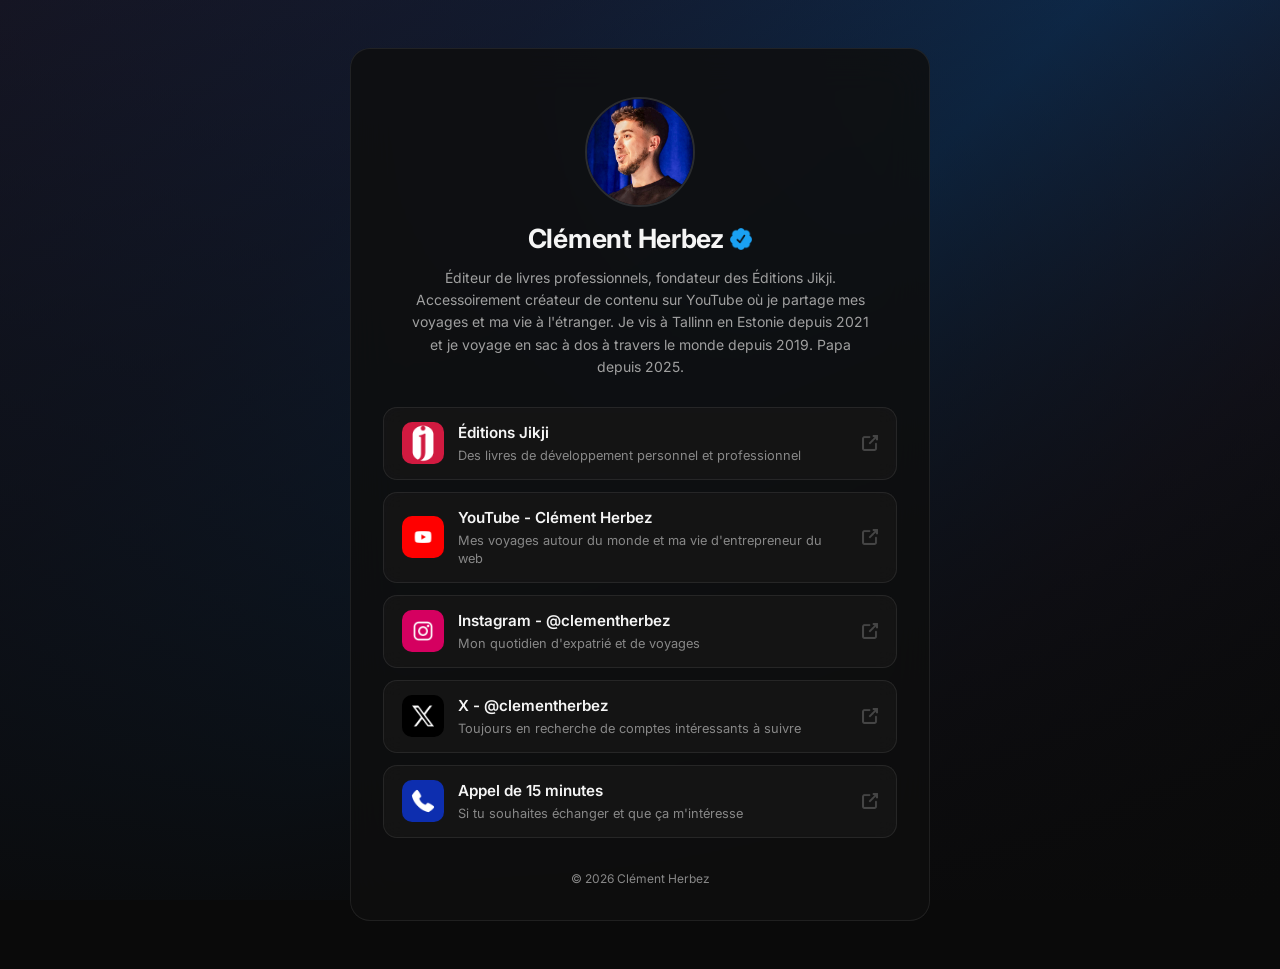
==== index.html @ 1d146580 "Initial commit: site vitrine clementherbez.com Landing page personal branding avec liens (Éditions J" ====
<!DOCTYPE html>
<html lang="fr">
<head>
  <meta charset="UTF-8">
  <meta name="viewport" content="width=device-width, initial-scale=1.0">

  <title>Clément Herbez | Éditeur de livres professionnels</title>
  <meta name="description" content="Clément Herbez, éditeur de livres professionnels et fondateur des Éditions Jikji. Créateur de contenu YouTube, voyageur et expatrié en Estonie.">
  <meta name="author" content="Clément Herbez">
  <meta name="robots" content="index, follow">
  <link rel="canonical" href="https://clementherbez.com/">

  <!-- Open Graph -->
  <meta property="og:type" content="website">
  <meta property="og:url" content="https://clementherbez.com/">
  <meta property="og:title" content="Clément Herbez | Éditeur de livres professionnels &amp; Fondateur des Éditions Jikji">
  <meta property="og:description" content="Clément Herbez, éditeur de livres professionnels et fondateur des Éditions Jikji. Créateur de contenu YouTube, voyageur et expatrié en Estonie.">
  <meta property="og:image" content="https://clementherbez.com/assets/profile.jpg">
  <meta property="og:locale" content="fr_FR">
  <meta property="og:site_name" content="Clément Herbez">

  <!-- Twitter Card -->
  <meta name="twitter:card" content="summary">
  <meta name="twitter:site" content="@clementherbez">
  <meta name="twitter:creator" content="@clementherbez">
  <meta name="twitter:title" content="Clément Herbez | Éditeur de livres professionnels &amp; Fondateur des Éditions Jikji">
  <meta name="twitter:description" content="Clément Herbez, éditeur de livres professionnels et fondateur des Éditions Jikji. Créateur de contenu YouTube, voyageur et expatrié en Estonie.">
  <meta name="twitter:image" content="https://clementherbez.com/assets/profile.jpg">

  <!-- Favicon -->
  <link rel="icon" type="image/png" href="assets/favicon.png">
  <link rel="apple-touch-icon" href="assets/favicon.png">

  <!-- Google Fonts -->
  <link rel="preconnect" href="https://fonts.googleapis.com">
  <link rel="preconnect" href="https://fonts.gstatic.com" crossorigin>
  <link href="https://fonts.googleapis.com/css2?family=Inter:wght@400;500;600;700&display=swap" rel="stylesheet">

  <link rel="stylesheet" href="styles.css">

  <!-- Schema.org JSON-LD : Person -->
  <script type="application/ld+json">
  {
    "@context": "https://schema.org",
    "@type": "Person",
    "name": "Clément Herbez",
    "url": "https://clementherbez.com",
    "image": "https://clementherbez.com/assets/profile.jpg",
    "jobTitle": "Éditeur de livres professionnels",
    "description": "Clément Herbez est éditeur de livres professionnels et fondateur des Éditions Jikji, maison d'édition spécialisée dans le développement personnel et professionnel. Créateur de contenu sur YouTube, il partage ses voyages autour du monde et sa vie d'entrepreneur du web. Expatrié à Tallinn en Estonie depuis 2021, il voyage en sac à dos à travers le monde depuis 2019.",
    "knowsLanguage": ["fr", "en"],
    "nationality": {
      "@type": "Country",
      "name": "France"
    },
    "address": {
      "@type": "PostalAddress",
      "addressLocality": "Tallinn",
      "addressCountry": "EE"
    },
    "worksFor": {
      "@type": "Organization",
      "name": "Éditions Jikji",
      "url": "https://www.jikji-editions.com",
      "logo": "https://clementherbez.com/assets/logo-jikji.png",
      "description": "Maison d'édition spécialisée dans les livres de développement personnel et professionnel.",
      "foundingDate": "2021",
      "founder": {
        "@type": "Person",
        "name": "Clément Herbez"
      }
    },
    "sameAs": [
      "https://www.youtube.com/@clementherbez",
      "https://www.instagram.com/clementherbez",
      "https://x.com/clementherbez",
      "https://www.jikji-editions.com"
    ]
  }
  </script>

  <!-- Schema.org JSON-LD : Organization (Éditions Jikji) -->
  <script type="application/ld+json">
  {
    "@context": "https://schema.org",
    "@type": "Organization",
    "name": "Éditions Jikji",
    "alternateName": "Jikji Editions",
    "url": "https://www.jikji-editions.com",
    "logo": "https://clementherbez.com/assets/logo-jikji.png",
    "description": "Maison d'édition fondée par Clément Herbez, spécialisée dans les livres de développement personnel et professionnel.",
    "founder": {
      "@type": "Person",
      "name": "Clément Herbez",
      "url": "https://clementherbez.com"
    },
    "foundingDate": "2021",
    "sameAs": [
      "https://www.jikji-editions.com"
    ]
  }
  </script>

  <!-- Schema.org JSON-LD : WebSite -->
  <script type="application/ld+json">
  {
    "@context": "https://schema.org",
    "@type": "WebSite",
    "name": "Clément Herbez",
    "url": "https://clementherbez.com",
    "description": "Site officiel de Clément Herbez, éditeur de livres professionnels et fondateur des Éditions Jikji.",
    "inLanguage": "fr"
  }
  </script>
</head>
<body>
  <main class="container">
    <div class="card">
      <header class="profile">
        <img
          class="profile-photo"
          src="assets/profile.jpg"
          alt="Clément Herbez"
          width="100"
          height="100"
        >
        <div class="profile-name">
          <h1>Clément Herbez</h1>
          <img
            class="verified-badge"
            src="assets/verified.png"
            alt="Compte vérifié"
            width="22"
            height="22"
          >
        </div>
        <p class="profile-bio">
          Éditeur de livres professionnels, fondateur des Éditions Jikji.
          Accessoirement créateur de contenu sur YouTube où je partage mes voyages et ma vie à l'étranger.
          Je vis à Tallinn en Estonie depuis 2021 et je voyage en sac à dos à travers le monde depuis 2019.
          Papa depuis 2025.
        </p>
      </header>

      <nav class="links" aria-label="Liens principaux">
        <a href="https://www.jikji-editions.com/" class="link-button" target="_blank" rel="noopener noreferrer">
          <img class="link-icon" src="assets/logo-jikji.png" alt="" width="42" height="42">
          <div class="link-text">
            <span class="link-title">Éditions Jikji</span>
            <span class="link-description">Des livres de développement personnel et professionnel</span>
          </div>
          <img class="link-external" src="assets/icon-link.png" alt="" width="16" height="16">
        </a>

        <a href="https://www.youtube.com/@clementherbez" class="link-button" target="_blank" rel="noopener noreferrer">
          <img class="link-icon" src="assets/logo-youtube.png" alt="" width="42" height="42">
          <div class="link-text">
            <span class="link-title">YouTube - Clément Herbez</span>
            <span class="link-description">Mes voyages autour du monde et ma vie d'entrepreneur du web</span>
          </div>
          <img class="link-external" src="assets/icon-link.png" alt="" width="16" height="16">
        </a>

        <a href="https://www.instagram.com/clementherbez" class="link-button" target="_blank" rel="noopener noreferrer">
          <img class="link-icon" src="assets/logo-instagram.png" alt="" width="42" height="42">
          <div class="link-text">
            <span class="link-title">Instagram - @clementherbez</span>
            <span class="link-description">Mon quotidien d'expatrié et de voyages</span>
          </div>
          <img class="link-external" src="assets/icon-link.png" alt="" width="16" height="16">
        </a>

        <a href="https://x.com/clementherbez" class="link-button" target="_blank" rel="noopener noreferrer">
          <img class="link-icon" src="assets/logo-x.png" alt="" width="42" height="42">
          <div class="link-text">
            <span class="link-title">X - @clementherbez</span>
            <span class="link-description">Toujours en recherche de comptes intéressants à suivre</span>
          </div>
          <img class="link-external" src="assets/icon-link.png" alt="" width="16" height="16">
        </a>

        <a href="https://cal.com/herbez/15min" class="link-button" target="_blank" rel="noopener noreferrer">
          <img class="link-icon" src="assets/logo-appel.png" alt="" width="42" height="42">
          <div class="link-text">
            <span class="link-title">Appel de 15 minutes</span>
            <span class="link-description">Si tu souhaites échanger et que ça m'intéresse</span>
          </div>
          <img class="link-external" src="assets/icon-link.png" alt="" width="16" height="16">
        </a>
      </nav>

      <footer class="site-footer">
        <p>&copy; 2026 Clément Herbez</p>
      </footer>
    </div>
  </main>

  <script src="script.js"></script>
</body>
</html>
---- styles.css ----
/* ===== Variables ===== */
:root {
  --bg-primary: #0a0a0a;
  --bg-card: rgba(15, 15, 15, 0.85);
  --bg-button: rgba(26, 26, 26, 0.6);
  --border-subtle: rgba(255, 255, 255, 0.08);
  --border-hover: rgba(255, 255, 255, 0.18);
  --text-primary: #f5f5f5;
  --text-secondary: #a0a0a0;
  --text-muted: #888;
  --radius-card: 20px;
  --radius-button: 14px;
  --radius-icon: 10px;
  --transition: 200ms ease;
}

/* ===== Reset ===== */
*, *::before, *::after {
  margin: 0;
  padding: 0;
  box-sizing: border-box;
}

/* ===== Base ===== */
html {
  font-size: 16px;
  -webkit-text-size-adjust: 100%;
}

body {
  font-family: 'Inter', -apple-system, BlinkMacSystemFont, 'Segoe UI', sans-serif;
  background-color: var(--bg-primary);
  color: var(--text-primary);
  min-height: 100vh;
  line-height: 1.5;
  -webkit-font-smoothing: antialiased;
  -moz-osx-font-smoothing: grayscale;
}

/* ===== Background ===== */
body::before {
  content: '';
  position: fixed;
  inset: 0;
  background:
    linear-gradient(
      180deg,
      rgba(10, 10, 10, 0.3) 0%,
      rgba(10, 10, 10, 0.6) 40%,
      rgba(10, 10, 10, 0.95) 100%
    ),
    linear-gradient(
      135deg,
      #1a1a2e 0%,
      #16213e 25%,
      #0f3460 50%,
      #1a1a2e 75%,
      #0a0a0a 100%
    );
  z-index: -1;
}

/* ===== Layout ===== */
.container {
  display: flex;
  justify-content: center;
  align-items: flex-start;
  min-height: 100vh;
  padding: 2rem 1rem;
}

.card {
  width: 100%;
  max-width: 580px;
  background: var(--bg-card);
  backdrop-filter: blur(20px);
  -webkit-backdrop-filter: blur(20px);
  border-radius: var(--radius-card);
  border: 1px solid var(--border-subtle);
  padding: 2.5rem 1.5rem 1.5rem;
}

/* ===== Profile ===== */
.profile {
  display: flex;
  flex-direction: column;
  align-items: center;
  text-align: center;
  margin-bottom: 1.75rem;
}

.profile-photo {
  width: 100px;
  height: 100px;
  border-radius: 50%;
  object-fit: cover;
  border: 2px solid rgba(255, 255, 255, 0.12);
  margin-bottom: 1rem;
}

.profile-name {
  display: flex;
  align-items: center;
  gap: 0.4rem;
  margin-bottom: 0.75rem;
}

.profile-name h1 {
  font-size: 1.5rem;
  font-weight: 700;
  letter-spacing: -0.01em;
  line-height: 1.2;
}

.verified-badge {
  width: 22px;
  height: 22px;
  flex-shrink: 0;
}

.profile-bio {
  font-size: 0.85rem;
  color: var(--text-secondary);
  line-height: 1.6;
  max-width: 460px;
}

/* ===== Links ===== */
.links {
  display: flex;
  flex-direction: column;
  gap: 0.75rem;
  margin-bottom: 1.5rem;
}

.link-button {
  display: flex;
  align-items: center;
  gap: 0.875rem;
  padding: 0.875rem 1.125rem;
  background: var(--bg-button);
  backdrop-filter: blur(10px);
  -webkit-backdrop-filter: blur(10px);
  border: 1px solid var(--border-subtle);
  border-radius: var(--radius-button);
  text-decoration: none;
  color: var(--text-primary);
  transition:
    transform var(--transition),
    border-color var(--transition),
    box-shadow var(--transition);
  cursor: pointer;
}

.link-button:hover {
  transform: translateY(-2px);
  border-color: var(--border-hover);
  box-shadow: 0 4px 20px rgba(0, 0, 0, 0.3);
}

.link-button:focus-visible {
  outline: 2px solid #4a9eff;
  outline-offset: 2px;
}

.link-button:active {
  transform: translateY(0);
}

.link-icon {
  width: 42px;
  height: 42px;
  border-radius: var(--radius-icon);
  object-fit: cover;
  flex-shrink: 0;
}

.link-external {
  width: 16px;
  height: 16px;
  flex-shrink: 0;
  margin-left: auto;
  opacity: 0.4;
  filter: brightness(2);
}

.link-text {
  display: flex;
  flex-direction: column;
  gap: 0.15rem;
  min-width: 0;
}

.link-title {
  font-size: 0.95rem;
  font-weight: 600;
  white-space: nowrap;
  overflow: hidden;
  text-overflow: ellipsis;
}

.link-description {
  font-size: 0.8rem;
  color: var(--text-muted);
  line-height: 1.4;
}

/* ===== Footer ===== */
.site-footer {
  text-align: center;
  padding-top: 0.5rem;
}

.site-footer p {
  font-size: 0.75rem;
  color: var(--text-muted);
}

/* ===== Animations ===== */
.profile,
.link-button {
  opacity: 0;
  transform: translateY(10px);
}

.animate-in {
  animation: fadeSlideIn 0.5s ease forwards;
}

@keyframes fadeSlideIn {
  to {
    opacity: 1;
    transform: translateY(0);
  }
}

/* ===== Reduced Motion ===== */
@media (prefers-reduced-motion: reduce) {
  .profile,
  .link-button {
    opacity: 1;
    transform: none;
  }

  .link-button:hover {
    transform: none;
  }

  .animate-in {
    animation: none;
    opacity: 1;
    transform: none;
  }
}

/* ===== Responsive ===== */
@media (min-width: 768px) {
  .container {
    align-items: center;
    padding: 3rem 1.5rem;
  }

  .card {
    padding: 3rem 2rem 2rem;
  }

  .profile-photo {
    width: 110px;
    height: 110px;
  }

  .profile-name h1 {
    font-size: 1.65rem;
  }

  .profile-bio {
    font-size: 0.875rem;
  }
}
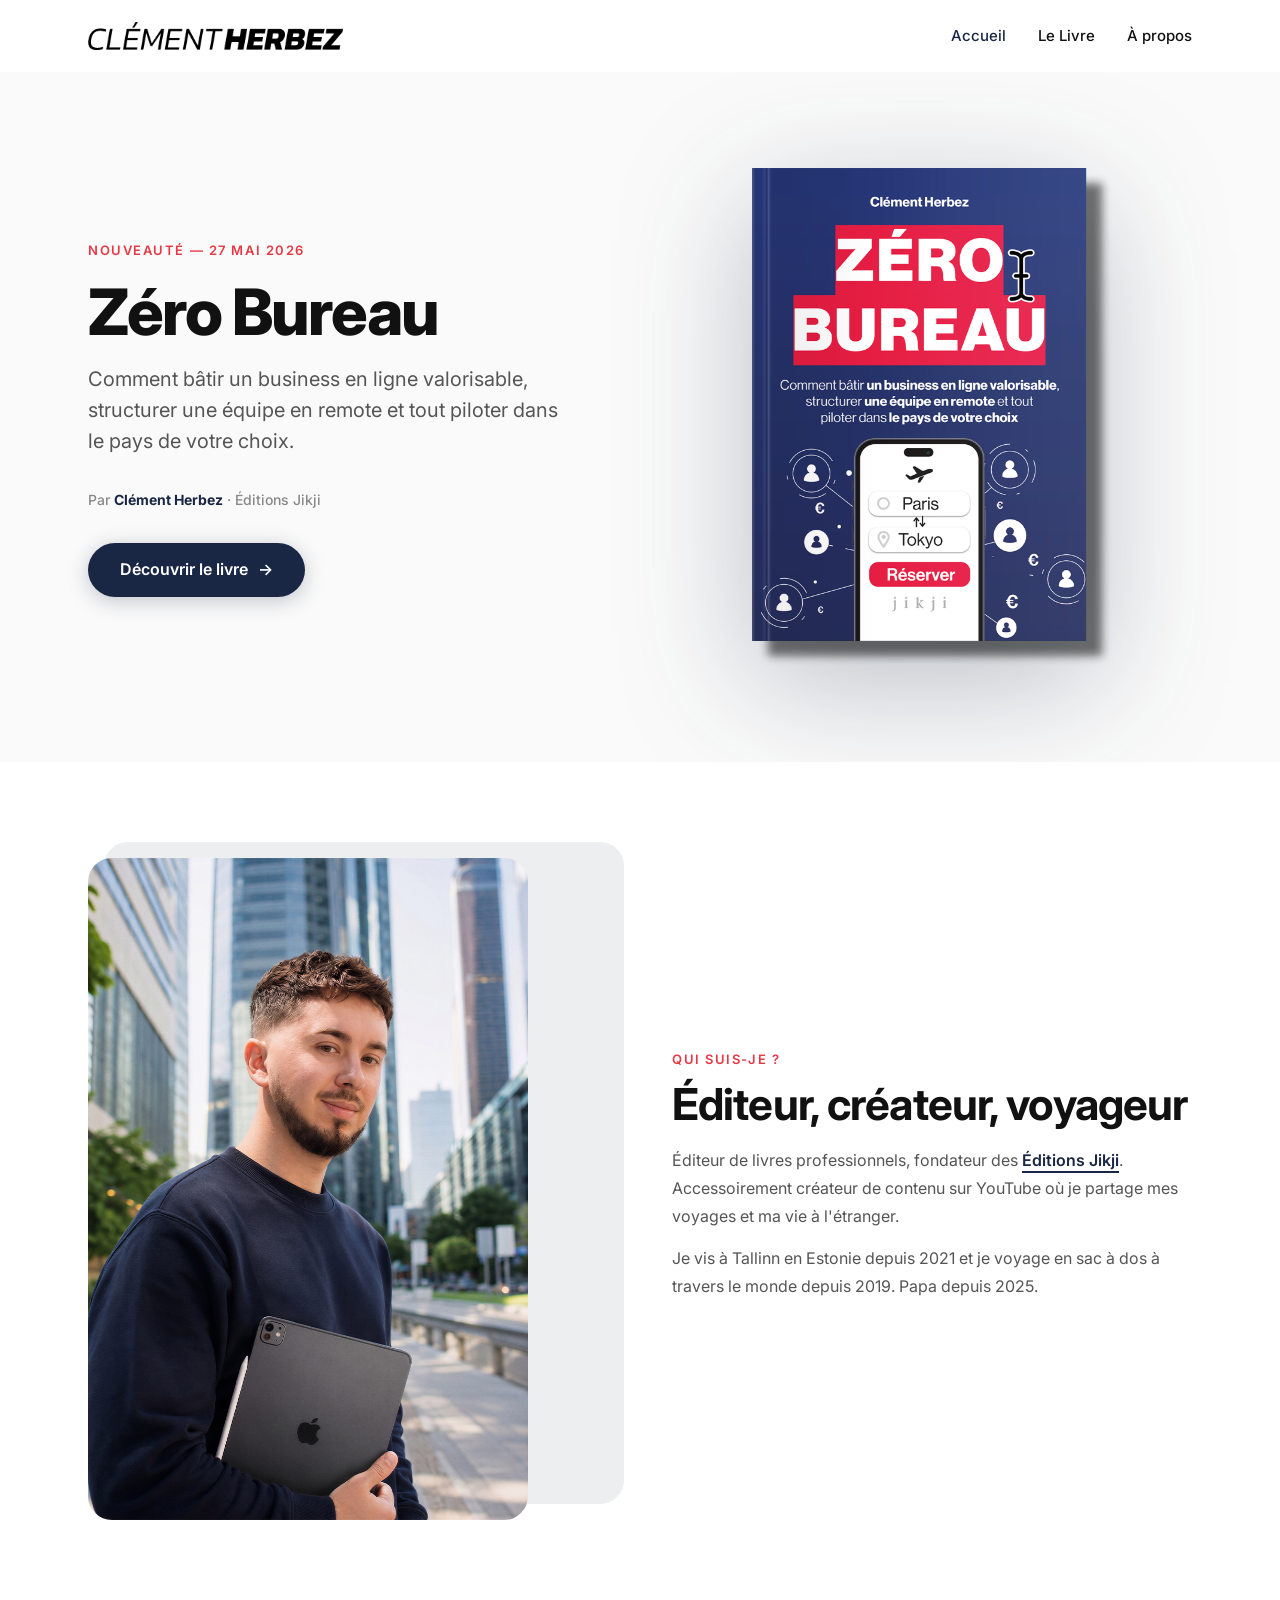
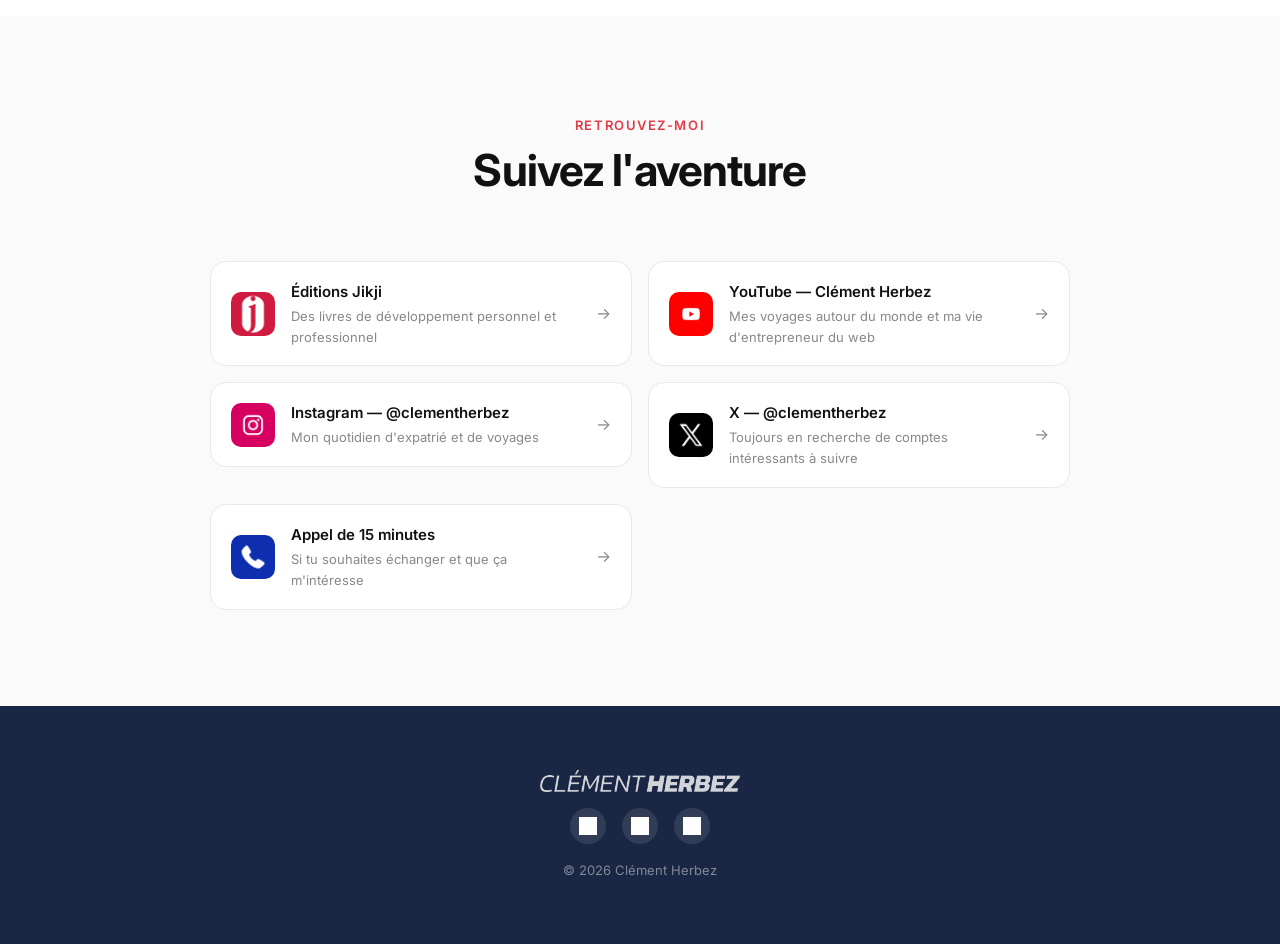
==== commit 9fd8496f: "Refonte complète : homepage livre + page de vente Zéro Bureau Passage du dark Linktree au thème clai" ====
--- a/index.html
+++ b/index.html
@@ -5,7 +5,7 @@
   <meta name="viewport" content="width=device-width, initial-scale=1.0">
 
   <title>Clément Herbez | Éditeur de livres professionnels</title>
-  <meta name="description" content="Clément Herbez, éditeur de livres professionnels et fondateur des Éditions Jikji. Créateur de contenu YouTube, voyageur et expatrié en Estonie.">
+  <meta name="description" content="Clément Herbez, éditeur de livres professionnels et fondateur des Éditions Jikji. Auteur de Zéro Bureau, disponible le 27 mai 2026.">
   <meta name="author" content="Clément Herbez">
   <meta name="robots" content="index, follow">
   <link rel="canonical" href="https://clementherbez.com/">
@@ -13,8 +13,8 @@
   <!-- Open Graph -->
   <meta property="og:type" content="website">
   <meta property="og:url" content="https://clementherbez.com/">
-  <meta property="og:title" content="Clément Herbez | Éditeur de livres professionnels &amp; Fondateur des Éditions Jikji">
-  <meta property="og:description" content="Clément Herbez, éditeur de livres professionnels et fondateur des Éditions Jikji. Créateur de contenu YouTube, voyageur et expatrié en Estonie.">
+  <meta property="og:title" content="Clément Herbez | Éditeur de livres professionnels">
+  <meta property="og:description" content="Clément Herbez, éditeur de livres professionnels et fondateur des Éditions Jikji. Auteur de Zéro Bureau.">
   <meta property="og:image" content="https://clementherbez.com/assets/profile.jpg">
   <meta property="og:locale" content="fr_FR">
   <meta property="og:site_name" content="Clément Herbez">
@@ -23,8 +23,8 @@
   <meta name="twitter:card" content="summary">
   <meta name="twitter:site" content="@clementherbez">
   <meta name="twitter:creator" content="@clementherbez">
-  <meta name="twitter:title" content="Clément Herbez | Éditeur de livres professionnels &amp; Fondateur des Éditions Jikji">
-  <meta name="twitter:description" content="Clément Herbez, éditeur de livres professionnels et fondateur des Éditions Jikji. Créateur de contenu YouTube, voyageur et expatrié en Estonie.">
+  <meta name="twitter:title" content="Clément Herbez | Éditeur de livres professionnels">
+  <meta name="twitter:description" content="Clément Herbez, éditeur de livres professionnels et fondateur des Éditions Jikji. Auteur de Zéro Bureau.">
   <meta name="twitter:image" content="https://clementherbez.com/assets/profile.jpg">
 
   <!-- Favicon -->
@@ -34,7 +34,7 @@
   <!-- Google Fonts -->
   <link rel="preconnect" href="https://fonts.googleapis.com">
   <link rel="preconnect" href="https://fonts.gstatic.com" crossorigin>
-  <link href="https://fonts.googleapis.com/css2?family=Inter:wght@400;500;600;700&display=swap" rel="stylesheet">
+  <link href="https://fonts.googleapis.com/css2?family=Inter:wght@400;500;600;700;800&display=swap" rel="stylesheet">
 
   <link rel="stylesheet" href="styles.css">
 
@@ -49,26 +49,12 @@
     "jobTitle": "Éditeur de livres professionnels",
     "description": "Clément Herbez est éditeur de livres professionnels et fondateur des Éditions Jikji, maison d'édition spécialisée dans le développement personnel et professionnel. Créateur de contenu sur YouTube, il partage ses voyages autour du monde et sa vie d'entrepreneur du web. Expatrié à Tallinn en Estonie depuis 2021, il voyage en sac à dos à travers le monde depuis 2019.",
     "knowsLanguage": ["fr", "en"],
-    "nationality": {
-      "@type": "Country",
-      "name": "France"
-    },
-    "address": {
-      "@type": "PostalAddress",
-      "addressLocality": "Tallinn",
-      "addressCountry": "EE"
-    },
+    "nationality": { "@type": "Country", "name": "France" },
+    "address": { "@type": "PostalAddress", "addressLocality": "Tallinn", "addressCountry": "EE" },
     "worksFor": {
       "@type": "Organization",
       "name": "Éditions Jikji",
-      "url": "https://www.jikji-editions.com",
-      "logo": "https://clementherbez.com/assets/logo-jikji.png",
-      "description": "Maison d'édition spécialisée dans les livres de développement personnel et professionnel.",
-      "foundingDate": "2021",
-      "founder": {
-        "@type": "Person",
-        "name": "Clément Herbez"
-      }
+      "url": "https://www.jikji-editions.com"
     },
     "sameAs": [
       "https://www.youtube.com/@clementherbez",
@@ -79,7 +65,7 @@
   }
   </script>
 
-  <!-- Schema.org JSON-LD : Organization (Éditions Jikji) -->
+  <!-- Schema.org JSON-LD : Organization -->
   <script type="application/ld+json">
   {
     "@context": "https://schema.org",
@@ -89,15 +75,7 @@
     "url": "https://www.jikji-editions.com",
     "logo": "https://clementherbez.com/assets/logo-jikji.png",
     "description": "Maison d'édition fondée par Clément Herbez, spécialisée dans les livres de développement personnel et professionnel.",
-    "founder": {
-      "@type": "Person",
-      "name": "Clément Herbez",
-      "url": "https://clementherbez.com"
-    },
-    "foundingDate": "2021",
-    "sameAs": [
-      "https://www.jikji-editions.com"
-    ]
+    "founder": { "@type": "Person", "name": "Clément Herbez", "url": "https://clementherbez.com" }
   }
   </script>
 
@@ -112,88 +90,180 @@
     "inLanguage": "fr"
   }
   </script>
+
+  <!-- Schema.org JSON-LD : Book -->
+  <script type="application/ld+json">
+  {
+    "@context": "https://schema.org",
+    "@type": "Book",
+    "name": "Zéro Bureau",
+    "author": { "@type": "Person", "name": "Clément Herbez", "url": "https://clementherbez.com" },
+    "publisher": { "@type": "Organization", "name": "Éditions Jikji", "url": "https://www.jikji-editions.com" },
+    "datePublished": "2026-05-27",
+    "inLanguage": "fr",
+    "isbn": "9789908844091",
+    "image": "https://clementherbez.com/assets/zero_bureau.png",
+    "url": "https://clementherbez.com/livre.html"
+  }
+  </script>
 </head>
 <body>
-  <main class="container">
-    <div class="card">
-      <header class="profile">
-        <img
-          class="profile-photo"
-          src="assets/profile.jpg"
-          alt="Clément Herbez"
-          width="100"
-          height="100"
-        >
-        <div class="profile-name">
-          <h1>Clément Herbez</h1>
-          <img
-            class="verified-badge"
-            src="assets/verified.png"
-            alt="Compte vérifié"
-            width="22"
-            height="22"
-          >
+
+  <!-- Navigation -->
+  <header class="nav" role="banner">
+    <div class="nav__inner">
+      <a href="index.html" class="nav__logo" aria-label="Clément Herbez — Accueil">
+        <img src="assets/logo-clement-herbez.png" alt="Clément Herbez" height="28" width="256">
+      </a>
+      <nav aria-label="Navigation principale">
+        <ul class="nav__links">
+          <li><a href="index.html">Accueil</a></li>
+          <li><a href="livre.html">Le Livre</a></li>
+          <li><a href="#about">À propos</a></li>
+        </ul>
+      </nav>
+      <button class="nav__hamburger" aria-label="Ouvrir le menu" aria-expanded="false">
+        <span></span><span></span><span></span>
+      </button>
+    </div>
+  </header>
+
+  <main>
+
+    <!-- Hero -->
+    <section class="hero section--large" aria-label="Présentation">
+      <div class="container">
+        <div class="hero__inner">
+          <div class="hero__content reveal">
+            <span class="hero__label">Nouveauté — 27 mai 2026</span>
+            <h1 class="hero__title">Zéro Bureau</h1>
+            <p class="hero__subtitle">Comment bâtir un business en ligne valorisable, structurer une équipe en remote et tout piloter dans le pays de votre choix.</p>
+            <p class="hero__meta">Par <strong>Clément Herbez</strong> · Éditions Jikji</p>
+            <a href="livre.html" class="hero__cta">
+              Découvrir le livre <span class="hero__cta-arrow" aria-hidden="true">→</span>
+            </a>
+          </div>
+          <div class="hero__book reveal">
+            <img
+              class="hero__book-img"
+              src="assets/zero_bureau.png"
+              alt="Couverture du livre Zéro Bureau de Clément Herbez"
+              width="1204"
+              height="1666"
+              loading="eager"
+              fetchpriority="high"
+            >
+          </div>
         </div>
-        <p class="profile-bio">
-          Éditeur de livres professionnels, fondateur des Éditions Jikji.
-          Accessoirement créateur de contenu sur YouTube où je partage mes voyages et ma vie à l'étranger.
-          Je vis à Tallinn en Estonie depuis 2021 et je voyage en sac à dos à travers le monde depuis 2019.
-          Papa depuis 2025.
-        </p>
-      </header>
-
-      <nav class="links" aria-label="Liens principaux">
-        <a href="https://www.jikji-editions.com/" class="link-button" target="_blank" rel="noopener noreferrer">
-          <img class="link-icon" src="assets/logo-jikji.png" alt="" width="42" height="42">
-          <div class="link-text">
-            <span class="link-title">Éditions Jikji</span>
-            <span class="link-description">Des livres de développement personnel et professionnel</span>
-          </div>
-          <img class="link-external" src="assets/icon-link.png" alt="" width="16" height="16">
+      </div>
+    </section>
+
+    <!-- Qui suis-je -->
+    <section class="about section" id="about" aria-label="À propos de Clément Herbez">
+      <div class="container">
+        <div class="about__inner">
+          <div class="about__photo-wrap reveal">
+            <img
+              class="about__photo"
+              src="assets/clement_herbez.jpg"
+              alt="Clément Herbez, éditeur de livres professionnels"
+              width="840"
+              height="1264"
+              loading="lazy"
+            >
+          </div>
+          <div class="about__content reveal">
+            <span class="section-label">Qui suis-je ?</span>
+            <h2 class="about__title">Éditeur, créateur, voyageur</h2>
+            <div class="about__bio">
+              <p>Éditeur de livres professionnels, fondateur des <a href="https://www.jikji-editions.com/" class="about__link" target="_blank" rel="noopener noreferrer">Éditions Jikji</a>. Accessoirement créateur de contenu sur YouTube où je partage mes voyages et ma vie à l'étranger.</p>
+              <p>Je vis à Tallinn en Estonie depuis 2021 et je voyage en sac à dos à travers le monde depuis 2019. Papa depuis 2025.</p>
+            </div>
+          </div>
+        </div>
+      </div>
+    </section>
+
+    <!-- Retrouvez-moi -->
+    <section class="links-section section" aria-label="Liens et réseaux">
+      <div class="container">
+        <div class="links-section__header reveal">
+          <span class="section-label">Retrouvez-moi</span>
+          <h2>Suivez l'aventure</h2>
+        </div>
+        <ul class="links-grid reveal-stagger" role="list">
+          <li>
+            <a href="https://www.jikji-editions.com/" class="link-card" target="_blank" rel="noopener noreferrer">
+              <img class="link-card__icon" src="assets/logo-jikji.png" alt="" width="44" height="44">
+              <div class="link-card__text">
+                <span class="link-card__title">Éditions Jikji</span>
+                <span class="link-card__desc">Des livres de développement personnel et professionnel</span>
+              </div>
+              <span class="link-card__arrow" aria-hidden="true">→</span>
+            </a>
+          </li>
+          <li>
+            <a href="https://www.youtube.com/@clementherbez" class="link-card" target="_blank" rel="noopener noreferrer">
+              <img class="link-card__icon" src="assets/logo-youtube.png" alt="" width="44" height="44">
+              <div class="link-card__text">
+                <span class="link-card__title">YouTube — Clément Herbez</span>
+                <span class="link-card__desc">Mes voyages autour du monde et ma vie d'entrepreneur du web</span>
+              </div>
+              <span class="link-card__arrow" aria-hidden="true">→</span>
+            </a>
+          </li>
+          <li>
+            <a href="https://www.instagram.com/clementherbez" class="link-card" target="_blank" rel="noopener noreferrer">
+              <img class="link-card__icon" src="assets/logo-instagram.png" alt="" width="44" height="44">
+              <div class="link-card__text">
+                <span class="link-card__title">Instagram — @clementherbez</span>
+                <span class="link-card__desc">Mon quotidien d'expatrié et de voyages</span>
+              </div>
+              <span class="link-card__arrow" aria-hidden="true">→</span>
+            </a>
+          </li>
+          <li>
+            <a href="https://x.com/clementherbez" class="link-card" target="_blank" rel="noopener noreferrer">
+              <img class="link-card__icon" src="assets/logo-x.png" alt="" width="44" height="44">
+              <div class="link-card__text">
+                <span class="link-card__title">X — @clementherbez</span>
+                <span class="link-card__desc">Toujours en recherche de comptes intéressants à suivre</span>
+              </div>
+              <span class="link-card__arrow" aria-hidden="true">→</span>
+            </a>
+          </li>
+          <li>
+            <a href="https://cal.com/herbez/15min" class="link-card" target="_blank" rel="noopener noreferrer">
+              <img class="link-card__icon" src="assets/logo-appel.png" alt="" width="44" height="44">
+              <div class="link-card__text">
+                <span class="link-card__title">Appel de 15 minutes</span>
+                <span class="link-card__desc">Si tu souhaites échanger et que ça m'intéresse</span>
+              </div>
+              <span class="link-card__arrow" aria-hidden="true">→</span>
+            </a>
+          </li>
+        </ul>
+      </div>
+    </section>
+
+  </main>
+
+  <!-- Footer -->
+  <footer class="site-footer" role="contentinfo">
+    <div class="container">
+      <div class="site-footer__inner">
+        <a href="index.html" class="site-footer__logo" aria-label="Clément Herbez — Accueil">
+          <img src="assets/logo-clement-herbez.png" alt="Clément Herbez" height="22" width="200">
         </a>
-
-        <a href="https://www.youtube.com/@clementherbez" class="link-button" target="_blank" rel="noopener noreferrer">
-          <img class="link-icon" src="assets/logo-youtube.png" alt="" width="42" height="42">
-          <div class="link-text">
-            <span class="link-title">YouTube - Clément Herbez</span>
-            <span class="link-description">Mes voyages autour du monde et ma vie d'entrepreneur du web</span>
-          </div>
-          <img class="link-external" src="assets/icon-link.png" alt="" width="16" height="16">
-        </a>
-
-        <a href="https://www.instagram.com/clementherbez" class="link-button" target="_blank" rel="noopener noreferrer">
-          <img class="link-icon" src="assets/logo-instagram.png" alt="" width="42" height="42">
-          <div class="link-text">
-            <span class="link-title">Instagram - @clementherbez</span>
-            <span class="link-description">Mon quotidien d'expatrié et de voyages</span>
-          </div>
-          <img class="link-external" src="assets/icon-link.png" alt="" width="16" height="16">
-        </a>
-
-        <a href="https://x.com/clementherbez" class="link-button" target="_blank" rel="noopener noreferrer">
-          <img class="link-icon" src="assets/logo-x.png" alt="" width="42" height="42">
-          <div class="link-text">
-            <span class="link-title">X - @clementherbez</span>
-            <span class="link-description">Toujours en recherche de comptes intéressants à suivre</span>
-          </div>
-          <img class="link-external" src="assets/icon-link.png" alt="" width="16" height="16">
-        </a>
-
-        <a href="https://cal.com/herbez/15min" class="link-button" target="_blank" rel="noopener noreferrer">
-          <img class="link-icon" src="assets/logo-appel.png" alt="" width="42" height="42">
-          <div class="link-text">
-            <span class="link-title">Appel de 15 minutes</span>
-            <span class="link-description">Si tu souhaites échanger et que ça m'intéresse</span>
-          </div>
-          <img class="link-external" src="assets/icon-link.png" alt="" width="16" height="16">
-        </a>
-      </nav>
-
-      <footer class="site-footer">
-        <p>&copy; 2026 Clément Herbez</p>
-      </footer>
+        <ul class="site-footer__social" aria-label="Réseaux sociaux">
+          <li><a href="https://www.youtube.com/@clementherbez" target="_blank" rel="noopener noreferrer" aria-label="YouTube"><img src="assets/logo-youtube.png" alt="" width="18" height="18"></a></li>
+          <li><a href="https://www.instagram.com/clementherbez" target="_blank" rel="noopener noreferrer" aria-label="Instagram"><img src="assets/logo-instagram.png" alt="" width="18" height="18"></a></li>
+          <li><a href="https://x.com/clementherbez" target="_blank" rel="noopener noreferrer" aria-label="X / Twitter"><img src="assets/logo-x.png" alt="" width="18" height="18"></a></li>
+        </ul>
+        <p class="site-footer__copy">&copy; 2026 Clément Herbez</p>
+      </div>
     </div>
-  </main>
+  </footer>
 
   <script src="script.js"></script>
 </body>
--- a/styles.css
+++ b/styles.css
@@ -1,17 +1,36 @@
 /* ===== Variables ===== */
 :root {
-  --bg-primary: #0a0a0a;
-  --bg-card: rgba(15, 15, 15, 0.85);
-  --bg-button: rgba(26, 26, 26, 0.6);
-  --border-subtle: rgba(255, 255, 255, 0.08);
-  --border-hover: rgba(255, 255, 255, 0.18);
-  --text-primary: #f5f5f5;
-  --text-secondary: #a0a0a0;
-  --text-muted: #888;
-  --radius-card: 20px;
-  --radius-button: 14px;
-  --radius-icon: 10px;
-  --transition: 200ms ease;
+  --color-bg: #fafafa;
+  --color-surface: #ffffff;
+  --color-border: #e8e8e8;
+  --color-text: #111111;
+  --color-text-secondary: #555555;
+  --color-text-muted: #888888;
+  --color-navy: #1a2744;
+  --color-navy-light: #243460;
+  --color-red: #e63946;
+
+  --font-base: 'Inter', -apple-system, BlinkMacSystemFont, 'Segoe UI', sans-serif;
+
+  --space-xs: 0.5rem;
+  --space-sm: 1rem;
+  --space-md: 2rem;
+  --space-lg: 4rem;
+  --space-xl: 6rem;
+  --space-2xl: 8rem;
+
+  --max-width: 1200px;
+  --max-width-text: 680px;
+  --container-pad: clamp(1.25rem, 5vw, 3rem);
+
+  --radius-sm: 8px;
+  --radius-md: 16px;
+  --radius-lg: 24px;
+
+  --transition-fast: 180ms ease;
+  --transition-med: 300ms ease;
+
+  --nav-height: 72px;
 }
 
 /* ===== Reset ===== */
@@ -21,259 +40,633 @@
   box-sizing: border-box;
 }
 
+ul, ol { list-style: none; }
+img { display: block; max-width: 100%; height: auto; }
+
 /* ===== Base ===== */
 html {
   font-size: 16px;
   -webkit-text-size-adjust: 100%;
+  scroll-behavior: smooth;
 }
 
 body {
-  font-family: 'Inter', -apple-system, BlinkMacSystemFont, 'Segoe UI', sans-serif;
-  background-color: var(--bg-primary);
-  color: var(--text-primary);
-  min-height: 100vh;
-  line-height: 1.5;
+  font-family: var(--font-base);
+  background-color: var(--color-bg);
+  color: var(--color-text);
+  line-height: 1.6;
   -webkit-font-smoothing: antialiased;
   -moz-osx-font-smoothing: grayscale;
 }
 
-/* ===== Background ===== */
-body::before {
-  content: '';
-  position: fixed;
-  inset: 0;
-  background:
-    linear-gradient(
-      180deg,
-      rgba(10, 10, 10, 0.3) 0%,
-      rgba(10, 10, 10, 0.6) 40%,
-      rgba(10, 10, 10, 0.95) 100%
-    ),
-    linear-gradient(
-      135deg,
-      #1a1a2e 0%,
-      #16213e 25%,
-      #0f3460 50%,
-      #1a1a2e 75%,
-      #0a0a0a 100%
-    );
-  z-index: -1;
+/* ===== Typography ===== */
+h1 {
+  font-size: clamp(2.5rem, 5vw, 4rem);
+  font-weight: 800;
+  letter-spacing: -0.03em;
+  line-height: 1.1;
+}
+
+h2 {
+  font-size: clamp(1.75rem, 3.5vw, 2.75rem);
+  font-weight: 700;
+  letter-spacing: -0.02em;
+  line-height: 1.2;
+}
+
+h3 {
+  font-size: clamp(1.25rem, 2.5vw, 1.75rem);
+  font-weight: 600;
 }
 
 /* ===== Layout ===== */
 .container {
+  max-width: var(--max-width);
+  margin-inline: auto;
+  padding-inline: var(--container-pad);
+}
+
+.section {
+  padding-block: var(--space-xl);
+}
+
+.section--large {
+  padding-block: var(--space-2xl);
+}
+
+.section-label {
+  display: inline-block;
+  font-size: 0.8125rem;
+  font-weight: 600;
+  letter-spacing: 0.12em;
+  text-transform: uppercase;
+  color: var(--color-red);
+  margin-bottom: var(--space-xs);
+}
+
+/* ===== Navigation ===== */
+.nav {
+  position: fixed;
+  top: 0;
+  left: 0;
+  right: 0;
+  height: var(--nav-height);
+  background: rgba(255, 255, 255, 0.92);
+  backdrop-filter: blur(12px);
+  -webkit-backdrop-filter: blur(12px);
+  border-bottom: 1px solid transparent;
+  z-index: 100;
+  transition: border-color var(--transition-med), box-shadow var(--transition-med);
+}
+
+.nav.scrolled {
+  border-bottom-color: var(--color-border);
+  box-shadow: 0 1px 24px rgba(0, 0, 0, 0.06);
+}
+
+.nav__inner {
+  display: flex;
+  align-items: center;
+  justify-content: space-between;
+  height: 100%;
+  max-width: var(--max-width);
+  margin-inline: auto;
+  padding-inline: var(--container-pad);
+}
+
+.nav__logo img {
+  height: 24px;
+  width: auto;
+}
+
+.nav__links {
+  display: flex;
+  align-items: center;
+  gap: var(--space-md);
+}
+
+.nav__links a {
+  font-size: 0.9375rem;
+  font-weight: 500;
+  color: var(--color-text);
+  text-decoration: none;
+  transition: color var(--transition-fast);
+}
+
+.nav__links a:hover,
+.nav__links a.active {
+  color: var(--color-navy);
+}
+
+.nav__hamburger {
+  display: none;
+  flex-direction: column;
+  gap: 5px;
+  cursor: pointer;
+  padding: 4px;
+  background: none;
+  border: none;
+}
+
+.nav__hamburger span {
+  display: block;
+  width: 24px;
+  height: 2px;
+  background: var(--color-text);
+  border-radius: 2px;
+  transition: transform var(--transition-fast), opacity var(--transition-fast);
+}
+
+.nav__hamburger.is-open span:nth-child(1) {
+  transform: translateY(7px) rotate(45deg);
+}
+.nav__hamburger.is-open span:nth-child(2) {
+  opacity: 0;
+}
+.nav__hamburger.is-open span:nth-child(3) {
+  transform: translateY(-7px) rotate(-45deg);
+}
+
+@media (max-width: 767px) {
+  .nav__links {
+    display: none;
+    flex-direction: column;
+    position: fixed;
+    top: var(--nav-height);
+    left: 0;
+    right: 0;
+    background: var(--color-surface);
+    padding: 1.5rem var(--container-pad) 2rem;
+    border-bottom: 1px solid var(--color-border);
+    gap: 1.5rem;
+    font-size: 1.125rem;
+  }
+
+  .nav__links.open {
+    display: flex;
+  }
+
+  .nav__hamburger {
+    display: flex;
+  }
+}
+
+/* ===== Hero ===== */
+.hero {
+  padding-top: calc(var(--nav-height) + var(--space-xl));
+  padding-bottom: var(--space-xl);
+  overflow: hidden;
+}
+
+.hero__inner {
+  display: grid;
+  grid-template-columns: 1fr 1fr;
+  gap: clamp(2rem, 5vw, 5rem);
+  align-items: center;
+}
+
+.hero__label {
+  display: inline-block;
+  font-size: 0.8125rem;
+  font-weight: 600;
+  letter-spacing: 0.12em;
+  text-transform: uppercase;
+  color: var(--color-red);
+  margin-bottom: var(--space-sm);
+}
+
+.hero__title {
+  margin-bottom: var(--space-sm);
+}
+
+.hero__subtitle {
+  font-size: clamp(1rem, 2vw, 1.25rem);
+  color: var(--color-text-secondary);
+  margin-bottom: var(--space-md);
+  max-width: 480px;
+  line-height: 1.55;
+}
+
+.hero__meta {
+  font-size: 0.875rem;
+  color: var(--color-text-muted);
+  margin-bottom: var(--space-md);
+  font-weight: 500;
+}
+
+.hero__meta strong {
+  color: var(--color-navy);
+}
+
+.hero__cta {
+  display: inline-flex;
+  align-items: center;
+  gap: 0.625rem;
+  background: var(--color-navy);
+  color: #ffffff;
+  font-size: 1rem;
+  font-weight: 600;
+  padding: 0.875rem 2rem;
+  border-radius: 999px;
+  text-decoration: none;
+  transition: background var(--transition-fast), transform var(--transition-fast), box-shadow var(--transition-fast);
+  box-shadow: 0 4px 20px rgba(26, 39, 68, 0.25);
+}
+
+.hero__cta:hover {
+  background: var(--color-navy-light);
+  transform: translateY(-2px);
+  box-shadow: 0 8px 28px rgba(26, 39, 68, 0.32);
+}
+
+.hero__cta-arrow {
+  display: inline-block;
+  transition: transform var(--transition-fast);
+}
+
+.hero__cta:hover .hero__cta-arrow {
+  transform: translateX(3px);
+}
+
+.hero__book {
   display: flex;
   justify-content: center;
-  align-items: flex-start;
-  min-height: 100vh;
-  padding: 2rem 1rem;
-}
-
-.card {
+  align-items: center;
+}
+
+.hero__book-img {
   width: 100%;
-  max-width: 580px;
-  background: var(--bg-card);
-  backdrop-filter: blur(20px);
-  -webkit-backdrop-filter: blur(20px);
-  border-radius: var(--radius-card);
-  border: 1px solid var(--border-subtle);
-  padding: 2.5rem 1.5rem 1.5rem;
-}
-
-/* ===== Profile ===== */
-.profile {
-  display: flex;
-  flex-direction: column;
-  align-items: center;
+  max-width: 360px;
+  height: auto;
+  filter: drop-shadow(0 32px 64px rgba(26, 39, 68, 0.28));
+  transition: transform 600ms cubic-bezier(0.23, 1, 0.32, 1);
+}
+
+.hero__book-img:hover {
+  transform: rotate(-2deg) scale(1.03);
+}
+
+@media (max-width: 767px) {
+  .hero {
+    padding-top: calc(var(--nav-height) + var(--space-lg));
+  }
+
+  .hero__inner {
+    grid-template-columns: 1fr;
+    text-align: center;
+  }
+
+  .hero__book {
+    order: -1;
+  }
+
+  .hero__book-img {
+    max-width: 220px;
+  }
+
+  .hero__subtitle {
+    margin-inline: auto;
+  }
+}
+
+/* ===== About / Qui suis-je ===== */
+.about {
+  background: var(--color-surface);
+}
+
+.about__inner {
+  display: grid;
+  grid-template-columns: 1fr 1fr;
+  gap: clamp(2rem, 5vw, 5rem);
+  align-items: center;
+}
+
+.about__photo-wrap {
+  position: relative;
+}
+
+.about__photo {
+  width: 100%;
+  max-width: 440px;
+  aspect-ratio: 840 / 1264;
+  object-fit: cover;
+  border-radius: var(--radius-lg);
+}
+
+.about__photo-wrap::before {
+  content: '';
+  position: absolute;
+  inset: -16px -16px 16px 16px;
+  background: var(--color-navy);
+  border-radius: var(--radius-lg);
+  z-index: -1;
+  opacity: 0.08;
+}
+
+.about__title {
+  margin-bottom: var(--space-sm);
+}
+
+.about__bio {
+  color: var(--color-text-secondary);
+  line-height: 1.75;
+  margin-bottom: var(--space-md);
+}
+
+.about__bio p + p {
+  margin-top: 0.875rem;
+}
+
+.about__link {
+  color: var(--color-navy);
+  font-weight: 600;
+  text-decoration: none;
+  border-bottom: 2px solid var(--color-navy);
+  padding-bottom: 1px;
+  transition: color var(--transition-fast), border-color var(--transition-fast);
+}
+
+.about__link:hover {
+  color: var(--color-red);
+  border-color: var(--color-red);
+}
+
+@media (max-width: 767px) {
+  .about__inner {
+    grid-template-columns: 1fr;
+  }
+
+  .about__photo {
+    max-width: 280px;
+    margin-inline: auto;
+  }
+
+  .about__photo-wrap::before {
+    inset: -10px -10px 10px 10px;
+  }
+}
+
+/* ===== Links Section (Retrouvez-moi) ===== */
+.links-section {
+  background: var(--color-bg);
+}
+
+.links-section__header {
   text-align: center;
-  margin-bottom: 1.75rem;
-}
-
-.profile-photo {
-  width: 100px;
-  height: 100px;
-  border-radius: 50%;
-  object-fit: cover;
-  border: 2px solid rgba(255, 255, 255, 0.12);
-  margin-bottom: 1rem;
-}
-
-.profile-name {
-  display: flex;
-  align-items: center;
-  gap: 0.4rem;
-  margin-bottom: 0.75rem;
-}
-
-.profile-name h1 {
-  font-size: 1.5rem;
-  font-weight: 700;
-  letter-spacing: -0.01em;
-  line-height: 1.2;
-}
-
-.verified-badge {
-  width: 22px;
-  height: 22px;
+  margin-bottom: var(--space-lg);
+}
+
+.links-grid {
+  display: grid;
+  grid-template-columns: repeat(auto-fit, minmax(300px, 1fr));
+  gap: 1rem;
+  max-width: 860px;
+  margin-inline: auto;
+}
+
+.link-card {
+  display: flex;
+  align-items: center;
+  gap: 1rem;
+  padding: 1.125rem 1.25rem;
+  background: var(--color-surface);
+  border: 1px solid var(--color-border);
+  border-radius: var(--radius-md);
+  text-decoration: none;
+  color: var(--color-text);
+  transition: border-color var(--transition-fast), box-shadow var(--transition-fast), transform var(--transition-fast);
+}
+
+.link-card:hover {
+  border-color: var(--color-navy);
+  box-shadow: 0 4px 20px rgba(26, 39, 68, 0.1);
+  transform: translateY(-2px);
+}
+
+.link-card:focus-visible {
+  outline: 2px solid var(--color-navy);
+  outline-offset: 2px;
+}
+
+.link-card__icon {
+  width: 44px;
+  height: 44px;
+  object-fit: contain;
   flex-shrink: 0;
-}
-
-.profile-bio {
-  font-size: 0.85rem;
-  color: var(--text-secondary);
-  line-height: 1.6;
-  max-width: 460px;
-}
-
-/* ===== Links ===== */
-.links {
-  display: flex;
-  flex-direction: column;
-  gap: 0.75rem;
-  margin-bottom: 1.5rem;
-}
-
-.link-button {
-  display: flex;
-  align-items: center;
-  gap: 0.875rem;
-  padding: 0.875rem 1.125rem;
-  background: var(--bg-button);
-  backdrop-filter: blur(10px);
-  -webkit-backdrop-filter: blur(10px);
-  border: 1px solid var(--border-subtle);
-  border-radius: var(--radius-button);
-  text-decoration: none;
-  color: var(--text-primary);
-  transition:
-    transform var(--transition),
-    border-color var(--transition),
-    box-shadow var(--transition);
-  cursor: pointer;
-}
-
-.link-button:hover {
-  transform: translateY(-2px);
-  border-color: var(--border-hover);
-  box-shadow: 0 4px 20px rgba(0, 0, 0, 0.3);
-}
-
-.link-button:focus-visible {
-  outline: 2px solid #4a9eff;
-  outline-offset: 2px;
-}
-
-.link-button:active {
-  transform: translateY(0);
-}
-
-.link-icon {
-  width: 42px;
-  height: 42px;
-  border-radius: var(--radius-icon);
-  object-fit: cover;
+  border-radius: 10px;
+}
+
+.link-card__text {
+  flex: 1;
+  min-width: 0;
+}
+
+.link-card__title {
+  font-size: 0.9375rem;
+  font-weight: 600;
+  display: block;
+}
+
+.link-card__desc {
+  font-size: 0.8125rem;
+  color: var(--color-text-muted);
+  margin-top: 2px;
+  display: block;
+}
+
+.link-card__arrow {
+  color: var(--color-text-muted);
+  font-size: 1rem;
+  margin-left: auto;
   flex-shrink: 0;
-}
-
-.link-external {
-  width: 16px;
-  height: 16px;
-  flex-shrink: 0;
-  margin-left: auto;
-  opacity: 0.4;
-  filter: brightness(2);
-}
-
-.link-text {
-  display: flex;
-  flex-direction: column;
-  gap: 0.15rem;
-  min-width: 0;
-}
-
-.link-title {
-  font-size: 0.95rem;
-  font-weight: 600;
-  white-space: nowrap;
-  overflow: hidden;
-  text-overflow: ellipsis;
-}
-
-.link-description {
-  font-size: 0.8rem;
-  color: var(--text-muted);
-  line-height: 1.4;
+  transition: transform var(--transition-fast), color var(--transition-fast);
+}
+
+.link-card:hover .link-card__arrow {
+  transform: translateX(3px);
+  color: var(--color-navy);
 }
 
 /* ===== Footer ===== */
 .site-footer {
+  background: var(--color-navy);
+  color: rgba(255, 255, 255, 0.7);
+  padding-block: var(--space-lg);
+}
+
+.site-footer__inner {
+  display: flex;
+  flex-direction: column;
+  align-items: center;
+  gap: var(--space-sm);
   text-align: center;
-  padding-top: 0.5rem;
-}
-
-.site-footer p {
-  font-size: 0.75rem;
-  color: var(--text-muted);
-}
-
-/* ===== Animations ===== */
-.profile,
-.link-button {
+}
+
+.site-footer__logo img {
+  height: 22px;
+  width: auto;
+  filter: brightness(0) invert(1);
+  opacity: 0.8;
+}
+
+.site-footer__social {
+  display: flex;
+  gap: 1rem;
+}
+
+.site-footer__social a {
+  display: flex;
+  align-items: center;
+  justify-content: center;
+  width: 36px;
+  height: 36px;
+  border-radius: 50%;
+  background: rgba(255, 255, 255, 0.1);
+  transition: background var(--transition-fast);
+}
+
+.site-footer__social a:hover {
+  background: rgba(255, 255, 255, 0.2);
+}
+
+.site-footer__social img {
+  width: 18px;
+  height: 18px;
+  object-fit: contain;
+  filter: brightness(0) invert(1);
+}
+
+.site-footer__copy {
+  font-size: 0.8125rem;
+  color: rgba(255, 255, 255, 0.45);
+}
+
+/* ===== Buy Buttons (livre.html) ===== */
+.buy-section__header {
+  text-align: center;
+  margin-bottom: var(--space-lg);
+}
+
+.buy-grid {
+  display: grid;
+  grid-template-columns: repeat(auto-fit, minmax(200px, 1fr));
+  gap: 1rem;
+  max-width: 680px;
+  margin-inline: auto;
+}
+
+.buy-btn {
+  display: flex;
+  align-items: center;
+  justify-content: center;
+  gap: 0.625rem;
+  padding: 1rem 1.5rem;
+  background: var(--color-surface);
+  border: 2px solid var(--color-border);
+  border-radius: var(--radius-md);
+  text-decoration: none;
+  color: var(--color-text);
+  font-weight: 600;
+  font-size: 0.9375rem;
+  transition: border-color var(--transition-fast), background var(--transition-fast), color var(--transition-fast), transform var(--transition-fast);
+}
+
+.buy-btn:hover {
+  border-color: var(--color-navy);
+  background: var(--color-navy);
+  color: #ffffff;
+  transform: translateY(-2px);
+}
+
+.buy-btn--primary {
+  grid-column: 1 / -1;
+  max-width: 340px;
+  margin-inline: auto;
+  border-color: var(--color-navy);
+  background: var(--color-navy);
+  color: #ffffff;
+  padding: 1.125rem 2rem;
+  font-size: 1rem;
+  box-shadow: 0 4px 20px rgba(26, 39, 68, 0.25);
+}
+
+.buy-btn--primary:hover {
+  background: var(--color-navy-light);
+  box-shadow: 0 8px 28px rgba(26, 39, 68, 0.32);
+}
+
+/* ===== Pitch Section (livre.html) ===== */
+.pitch__inner {
+  max-width: var(--max-width-text);
+  margin-inline: auto;
+  text-align: center;
+}
+
+.pitch__inner h2 {
+  margin-bottom: var(--space-md);
+}
+
+.pitch__body {
+  color: var(--color-text-secondary);
+  font-size: 1.0625rem;
+  line-height: 1.75;
+}
+
+.pitch__body p + p {
+  margin-top: 1rem;
+}
+
+/* ===== Livre Author Section ===== */
+.livre-author .about__inner {
+  max-width: 860px;
+  margin-inline: auto;
+}
+
+.livre-author .about__photo {
+  max-width: 280px;
+}
+
+/* ===== Scroll Reveal Animations ===== */
+.reveal {
   opacity: 0;
-  transform: translateY(10px);
-}
-
-.animate-in {
-  animation: fadeSlideIn 0.5s ease forwards;
-}
-
-@keyframes fadeSlideIn {
-  to {
-    opacity: 1;
-    transform: translateY(0);
-  }
-}
-
-/* ===== Reduced Motion ===== */
+  transform: translateY(28px);
+  transition: opacity 0.6s ease, transform 0.6s ease;
+}
+
+.reveal.is-visible {
+  opacity: 1;
+  transform: translateY(0);
+}
+
+.reveal-stagger > * {
+  opacity: 0;
+  transform: translateY(20px);
+  transition: opacity 0.5s ease, transform 0.5s ease;
+}
+
+.reveal-stagger.is-visible > *:nth-child(1) { transition-delay: 0ms; }
+.reveal-stagger.is-visible > *:nth-child(2) { transition-delay: 80ms; }
+.reveal-stagger.is-visible > *:nth-child(3) { transition-delay: 160ms; }
+.reveal-stagger.is-visible > *:nth-child(4) { transition-delay: 240ms; }
+.reveal-stagger.is-visible > *:nth-child(5) { transition-delay: 320ms; }
+
+.reveal-stagger.is-visible > * {
+  opacity: 1;
+  transform: translateY(0);
+}
+
 @media (prefers-reduced-motion: reduce) {
-  .profile,
-  .link-button {
+  .reveal,
+  .reveal-stagger > * {
     opacity: 1;
     transform: none;
-  }
-
-  .link-button:hover {
-    transform: none;
-  }
-
-  .animate-in {
-    animation: none;
-    opacity: 1;
-    transform: none;
-  }
-}
-
-/* ===== Responsive ===== */
+    transition: none;
+  }
+}
+
+/* ===== Responsive — Tablet+ ===== */
 @media (min-width: 768px) {
-  .container {
-    align-items: center;
-    padding: 3rem 1.5rem;
-  }
-
-  .card {
-    padding: 3rem 2rem 2rem;
-  }
-
-  .profile-photo {
-    width: 110px;
-    height: 110px;
-  }
-
-  .profile-name h1 {
-    font-size: 1.65rem;
-  }
-
-  .profile-bio {
-    font-size: 0.875rem;
-  }
-}
+  .nav__logo img {
+    height: 28px;
+  }
+}
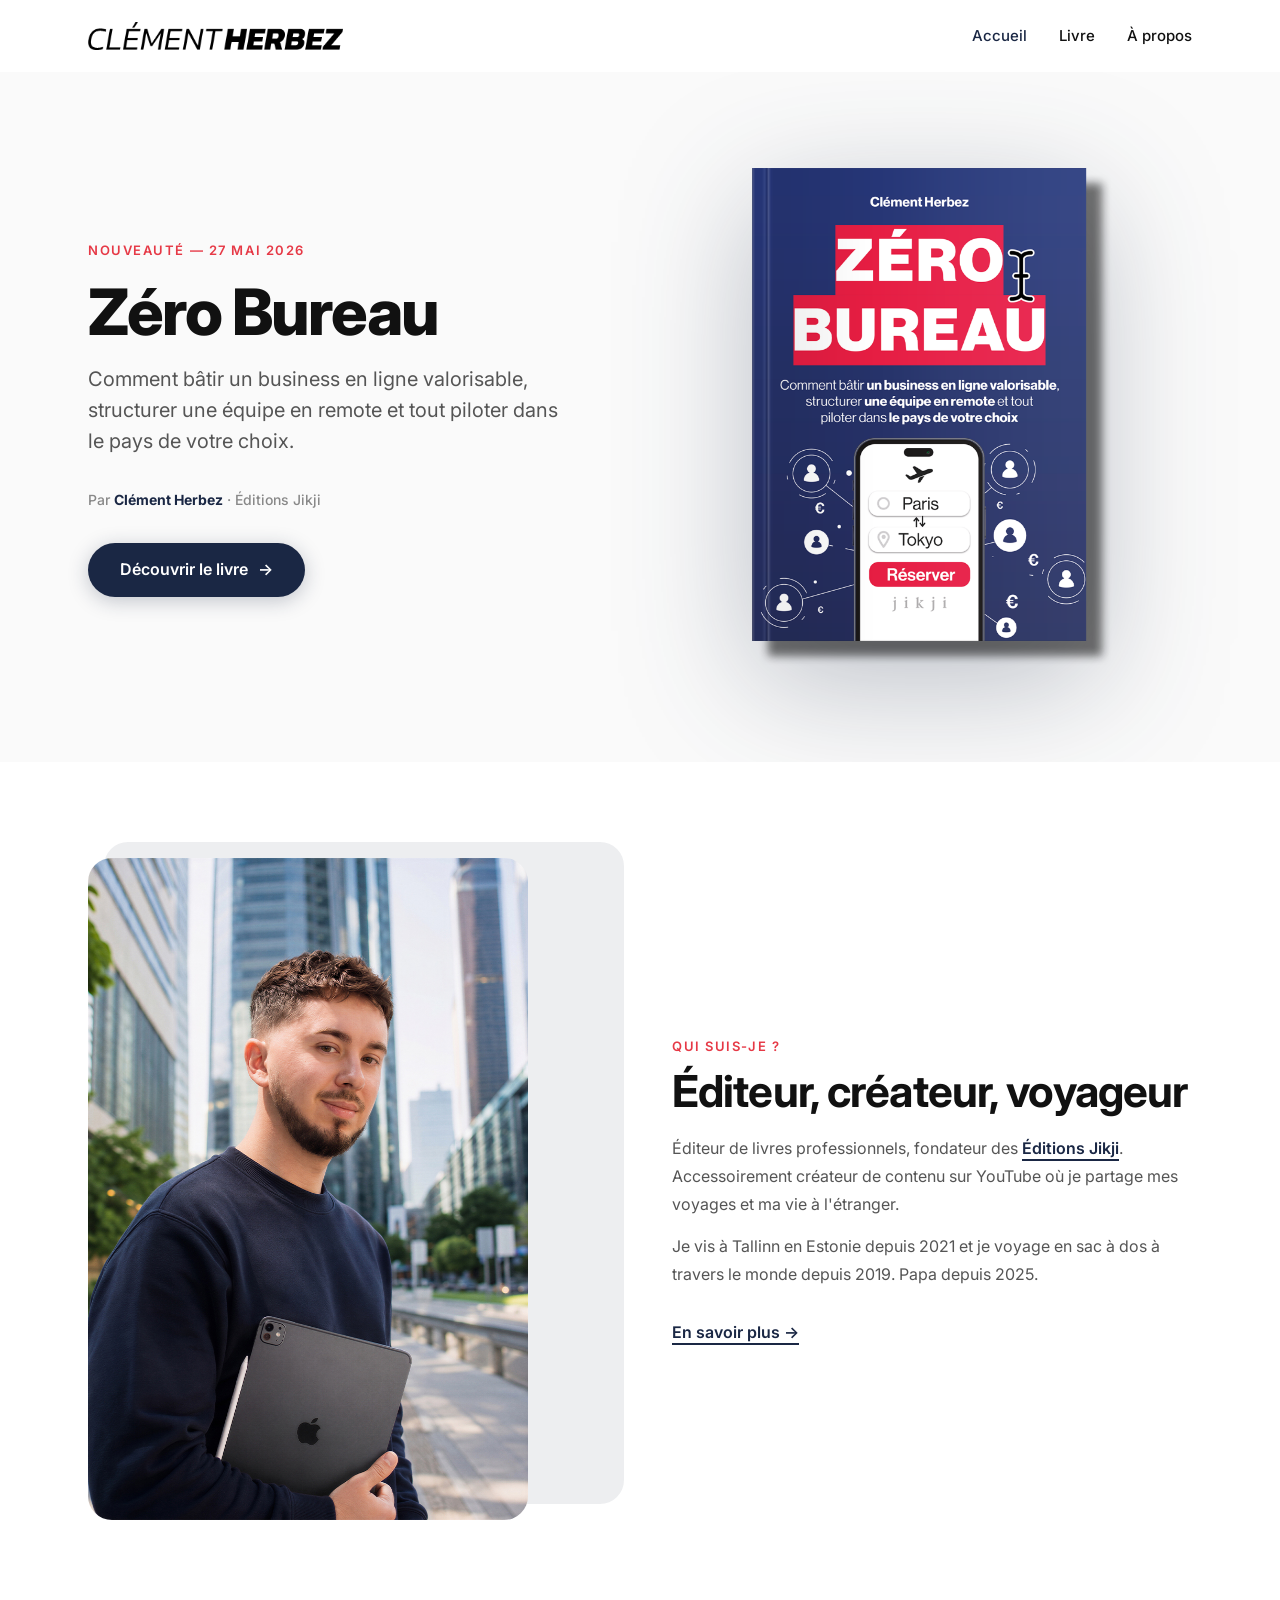
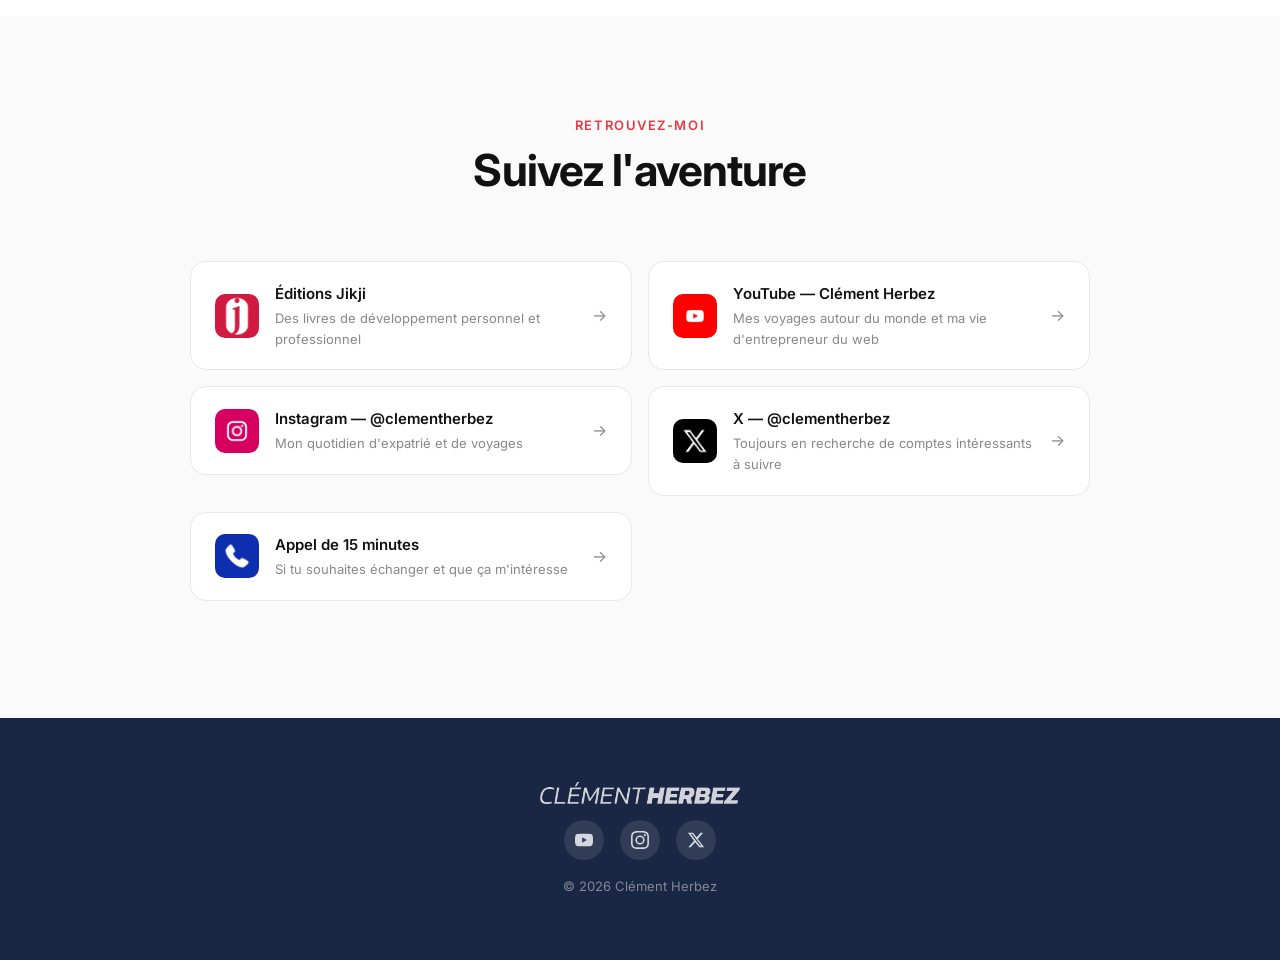
==== commit 5002c12a: "URLs propres, fix footer/grilles, pitch livre, page À propos - URLs propres : livre/index.html + a-p" ====
--- a/index.html
+++ b/index.html
@@ -103,7 +103,7 @@
     "inLanguage": "fr",
     "isbn": "9789908844091",
     "image": "https://clementherbez.com/assets/zero_bureau.png",
-    "url": "https://clementherbez.com/livre.html"
+    "url": "https://clementherbez.com/livre/"
   }
   </script>
 </head>
@@ -112,14 +112,14 @@
   <!-- Navigation -->
   <header class="nav" role="banner">
     <div class="nav__inner">
-      <a href="index.html" class="nav__logo" aria-label="Clément Herbez — Accueil">
+      <a href="/" class="nav__logo" aria-label="Clément Herbez — Accueil">
         <img src="assets/logo-clement-herbez.png" alt="Clément Herbez" height="28" width="256">
       </a>
       <nav aria-label="Navigation principale">
         <ul class="nav__links">
-          <li><a href="index.html">Accueil</a></li>
-          <li><a href="livre.html">Le Livre</a></li>
-          <li><a href="#about">À propos</a></li>
+          <li><a href="/">Accueil</a></li>
+          <li><a href="/livre/">Livre</a></li>
+          <li><a href="/a-propos/">À propos</a></li>
         </ul>
       </nav>
       <button class="nav__hamburger" aria-label="Ouvrir le menu" aria-expanded="false">
@@ -139,7 +139,7 @@
             <h1 class="hero__title">Zéro Bureau</h1>
             <p class="hero__subtitle">Comment bâtir un business en ligne valorisable, structurer une équipe en remote et tout piloter dans le pays de votre choix.</p>
             <p class="hero__meta">Par <strong>Clément Herbez</strong> · Éditions Jikji</p>
-            <a href="livre.html" class="hero__cta">
+            <a href="/livre/" class="hero__cta">
               Découvrir le livre <span class="hero__cta-arrow" aria-hidden="true">→</span>
             </a>
           </div>
@@ -179,6 +179,7 @@
               <p>Éditeur de livres professionnels, fondateur des <a href="https://www.jikji-editions.com/" class="about__link" target="_blank" rel="noopener noreferrer">Éditions Jikji</a>. Accessoirement créateur de contenu sur YouTube où je partage mes voyages et ma vie à l'étranger.</p>
               <p>Je vis à Tallinn en Estonie depuis 2021 et je voyage en sac à dos à travers le monde depuis 2019. Papa depuis 2025.</p>
             </div>
+            <a href="/a-propos/" class="about__link">En savoir plus →</a>
           </div>
         </div>
       </div>
@@ -252,13 +253,13 @@
   <footer class="site-footer" role="contentinfo">
     <div class="container">
       <div class="site-footer__inner">
-        <a href="index.html" class="site-footer__logo" aria-label="Clément Herbez — Accueil">
+        <a href="/" class="site-footer__logo" aria-label="Clément Herbez — Accueil">
           <img src="assets/logo-clement-herbez.png" alt="Clément Herbez" height="22" width="200">
         </a>
         <ul class="site-footer__social" aria-label="Réseaux sociaux">
-          <li><a href="https://www.youtube.com/@clementherbez" target="_blank" rel="noopener noreferrer" aria-label="YouTube"><img src="assets/logo-youtube.png" alt="" width="18" height="18"></a></li>
-          <li><a href="https://www.instagram.com/clementherbez" target="_blank" rel="noopener noreferrer" aria-label="Instagram"><img src="assets/logo-instagram.png" alt="" width="18" height="18"></a></li>
-          <li><a href="https://x.com/clementherbez" target="_blank" rel="noopener noreferrer" aria-label="X / Twitter"><img src="assets/logo-x.png" alt="" width="18" height="18"></a></li>
+          <li><a href="https://www.youtube.com/@clementherbez" target="_blank" rel="noopener noreferrer" aria-label="YouTube"><svg width="18" height="18" viewBox="0 0 24 24" fill="currentColor"><path d="M23.498 6.186a3.016 3.016 0 0 0-2.122-2.136C19.505 3.545 12 3.545 12 3.545s-7.505 0-9.377.505A3.017 3.017 0 0 0 .502 6.186C0 8.07 0 12 0 12s0 3.93.502 5.814a3.016 3.016 0 0 0 2.122 2.136c1.871.505 9.376.505 9.376.505s7.505 0 9.377-.505a3.015 3.015 0 0 0 2.122-2.136C24 15.93 24 12 24 12s0-3.93-.502-5.814zM9.545 15.568V8.432L15.818 12l-6.273 3.568z"/></svg></a></li>
+          <li><a href="https://www.instagram.com/clementherbez" target="_blank" rel="noopener noreferrer" aria-label="Instagram"><svg width="18" height="18" viewBox="0 0 24 24" fill="currentColor"><path d="M12 2.163c3.204 0 3.584.012 4.85.07 3.252.148 4.771 1.691 4.919 4.919.058 1.265.069 1.645.069 4.849 0 3.205-.012 3.584-.069 4.849-.149 3.225-1.664 4.771-4.919 4.919-1.266.058-1.644.07-4.85.07-3.204 0-3.584-.012-4.849-.07-3.26-.149-4.771-1.699-4.919-4.92-.058-1.265-.07-1.644-.07-4.849 0-3.204.013-3.583.07-4.849.149-3.227 1.664-4.771 4.919-4.919 1.266-.057 1.645-.069 4.849-.069zM12 0C8.741 0 8.333.014 7.053.072 2.695.272.273 2.69.073 7.052.014 8.333 0 8.741 0 12c0 3.259.014 3.668.072 4.948.2 4.358 2.618 6.78 6.98 6.98C8.333 23.986 8.741 24 12 24c3.259 0 3.668-.014 4.948-.072 4.354-.2 6.782-2.618 6.979-6.98.059-1.28.073-1.689.073-4.948 0-3.259-.014-3.667-.072-4.947-.196-4.354-2.617-6.78-6.979-6.98C15.668.014 15.259 0 12 0zm0 5.838a6.162 6.162 0 1 0 0 12.324 6.162 6.162 0 0 0 0-12.324zM12 16a4 4 0 1 1 0-8 4 4 0 0 1 0 8zm6.406-11.845a1.44 1.44 0 1 0 0 2.881 1.44 1.44 0 0 0 0-2.881z"/></svg></a></li>
+          <li><a href="https://x.com/clementherbez" target="_blank" rel="noopener noreferrer" aria-label="X / Twitter"><svg width="18" height="18" viewBox="0 0 24 24" fill="currentColor"><path d="M18.244 2.25h3.308l-7.227 8.26 8.502 11.24H16.17l-5.214-6.817L4.99 21.75H1.68l7.73-8.835L1.254 2.25H8.08l4.713 6.231zm-1.161 17.52h1.833L7.084 4.126H5.117z"/></svg></a></li>
         </ul>
         <p class="site-footer__copy">&copy; 2026 Clément Herbez</p>
       </div>
--- a/styles.css
+++ b/styles.css
@@ -329,6 +329,35 @@
   }
 }
 
+/* ===== Hero Centered (livre page) ===== */
+.hero--centered .hero__inner {
+  display: flex;
+  flex-direction: column;
+  align-items: center;
+  text-align: center;
+  gap: clamp(2rem, 4vw, 3rem);
+}
+
+.hero--centered .hero__book {
+  order: -1;
+}
+
+.hero--centered .hero__book-img {
+  max-width: 580px;
+  filter: drop-shadow(0 24px 56px rgba(26, 39, 68, 0.22));
+  border-radius: var(--radius-md);
+}
+
+.hero--centered .hero__subtitle {
+  margin-inline: auto;
+}
+
+@media (max-width: 767px) {
+  .hero--centered .hero__book-img {
+    max-width: 100%;
+  }
+}
+
 /* ===== About / Qui suis-je ===== */
 .about {
   background: var(--color-surface);
@@ -418,9 +447,10 @@
 
 .links-grid {
   display: grid;
-  grid-template-columns: repeat(auto-fit, minmax(300px, 1fr));
+  grid-template-columns: repeat(2, 1fr);
+  grid-auto-rows: 1fr;
   gap: 1rem;
-  max-width: 860px;
+  max-width: 900px;
   margin-inline: auto;
 }
 
@@ -428,7 +458,7 @@
   display: flex;
   align-items: center;
   gap: 1rem;
-  padding: 1.125rem 1.25rem;
+  padding: 1.25rem 1.5rem;
   background: var(--color-surface);
   border: 1px solid var(--color-border);
   border-radius: var(--radius-md);
@@ -487,6 +517,12 @@
   color: var(--color-navy);
 }
 
+@media (max-width: 767px) {
+  .links-grid {
+    grid-template-columns: 1fr;
+  }
+}
+
 /* ===== Footer ===== */
 .site-footer {
   background: var(--color-navy);
@@ -518,22 +554,23 @@
   display: flex;
   align-items: center;
   justify-content: center;
-  width: 36px;
-  height: 36px;
+  width: 40px;
+  height: 40px;
   border-radius: 50%;
   background: rgba(255, 255, 255, 0.1);
-  transition: background var(--transition-fast);
+  color: rgba(255, 255, 255, 0.8);
+  transition: background var(--transition-fast), color var(--transition-fast);
 }
 
 .site-footer__social a:hover {
   background: rgba(255, 255, 255, 0.2);
-}
-
-.site-footer__social img {
+  color: #ffffff;
+}
+
+.site-footer__social svg {
   width: 18px;
   height: 18px;
-  object-fit: contain;
-  filter: brightness(0) invert(1);
+  fill: currentColor;
 }
 
 .site-footer__copy {
@@ -541,7 +578,11 @@
   color: rgba(255, 255, 255, 0.45);
 }
 
-/* ===== Buy Buttons (livre.html) ===== */
+/* ===== Buy Buttons (livre page) ===== */
+.buy-section {
+  background: var(--color-surface);
+}
+
 .buy-section__header {
   text-align: center;
   margin-bottom: var(--space-lg);
@@ -549,9 +590,9 @@
 
 .buy-grid {
   display: grid;
-  grid-template-columns: repeat(auto-fit, minmax(200px, 1fr));
+  grid-template-columns: repeat(4, 1fr);
   gap: 1rem;
-  max-width: 680px;
+  max-width: 800px;
   margin-inline: auto;
 }
 
@@ -559,8 +600,7 @@
   display: flex;
   align-items: center;
   justify-content: center;
-  gap: 0.625rem;
-  padding: 1rem 1.5rem;
+  padding: 1rem 1.25rem;
   background: var(--color-surface);
   border: 2px solid var(--color-border);
   border-radius: var(--radius-md);
@@ -568,7 +608,7 @@
   color: var(--color-text);
   font-weight: 600;
   font-size: 0.9375rem;
-  transition: border-color var(--transition-fast), background var(--transition-fast), color var(--transition-fast), transform var(--transition-fast);
+  transition: border-color var(--transition-fast), background var(--transition-fast), color var(--transition-fast), transform var(--transition-fast), box-shadow var(--transition-fast);
 }
 
 .buy-btn:hover {
@@ -576,29 +616,40 @@
   background: var(--color-navy);
   color: #ffffff;
   transform: translateY(-2px);
+  box-shadow: 0 4px 20px rgba(26, 39, 68, 0.2);
 }
 
 .buy-btn--primary {
-  grid-column: 1 / -1;
-  max-width: 340px;
-  margin-inline: auto;
   border-color: var(--color-navy);
   background: var(--color-navy);
   color: #ffffff;
-  padding: 1.125rem 2rem;
-  font-size: 1rem;
-  box-shadow: 0 4px 20px rgba(26, 39, 68, 0.25);
+  box-shadow: 0 4px 16px rgba(26, 39, 68, 0.2);
 }
 
 .buy-btn--primary:hover {
   background: var(--color-navy-light);
+  border-color: var(--color-navy-light);
   box-shadow: 0 8px 28px rgba(26, 39, 68, 0.32);
 }
 
-/* ===== Pitch Section (livre.html) ===== */
+@media (max-width: 767px) {
+  .buy-grid {
+    grid-template-columns: repeat(2, 1fr);
+  }
+}
+
+/* ===== Pitch Section (livre page) ===== */
+.pitch {
+  background: var(--color-bg);
+}
+
 .pitch__inner {
-  max-width: var(--max-width-text);
-  margin-inline: auto;
+  max-width: 740px;
+  margin-inline: auto;
+}
+
+.pitch__inner .section-label,
+.pitch__inner h2 {
   text-align: center;
 }
 
@@ -609,11 +660,18 @@
 .pitch__body {
   color: var(--color-text-secondary);
   font-size: 1.0625rem;
-  line-height: 1.75;
+  line-height: 1.8;
 }
 
 .pitch__body p + p {
-  margin-top: 1rem;
+  margin-top: 1.125rem;
+}
+
+.pitch__body p:first-child {
+  font-size: 1.1875rem;
+  color: var(--color-text);
+  font-weight: 500;
+  font-style: italic;
 }
 
 /* ===== Livre Author Section ===== */
@@ -624,6 +682,114 @@
 
 .livre-author .about__photo {
   max-width: 280px;
+}
+
+/* ===== About Page Hero ===== */
+.about-hero {
+  padding-top: calc(var(--nav-height) + var(--space-xl));
+  padding-bottom: var(--space-lg);
+  text-align: center;
+}
+
+.about-hero__subtitle {
+  color: var(--color-text-secondary);
+  font-size: clamp(1rem, 2vw, 1.25rem);
+  line-height: 1.55;
+  max-width: 560px;
+  margin-inline: auto;
+  margin-top: var(--space-sm);
+}
+
+/* ===== About Page — Jikji Section ===== */
+.jikji-section {
+  background: var(--color-bg);
+}
+
+.jikji-section__inner {
+  display: grid;
+  grid-template-columns: auto 1fr;
+  gap: clamp(1.5rem, 3vw, 3rem);
+  align-items: start;
+  max-width: 860px;
+  margin-inline: auto;
+}
+
+.jikji-section__logo {
+  width: 80px;
+  height: 80px;
+  object-fit: contain;
+  border-radius: var(--radius-sm);
+}
+
+.jikji-section__title {
+  margin-bottom: var(--space-xs);
+}
+
+.jikji-section__body {
+  color: var(--color-text-secondary);
+  line-height: 1.75;
+}
+
+.jikji-section__body p + p {
+  margin-top: 0.875rem;
+}
+
+@media (max-width: 767px) {
+  .jikji-section__inner {
+    grid-template-columns: 1fr;
+    text-align: center;
+  }
+
+  .jikji-section__logo {
+    margin-inline: auto;
+  }
+}
+
+/* ===== About Page — Book Section ===== */
+.book-section {
+  background: var(--color-surface);
+}
+
+.book-section__inner {
+  display: grid;
+  grid-template-columns: auto 1fr;
+  gap: clamp(2rem, 4vw, 4rem);
+  align-items: center;
+  max-width: 860px;
+  margin-inline: auto;
+}
+
+.book-section__cover {
+  width: 200px;
+  height: auto;
+  filter: drop-shadow(0 16px 40px rgba(26, 39, 68, 0.22));
+  border-radius: var(--radius-sm);
+}
+
+.book-section__title {
+  margin-bottom: var(--space-xs);
+}
+
+.book-section__body {
+  color: var(--color-text-secondary);
+  line-height: 1.75;
+  margin-bottom: var(--space-md);
+}
+
+.book-section__body p + p {
+  margin-top: 0.875rem;
+}
+
+@media (max-width: 767px) {
+  .book-section__inner {
+    grid-template-columns: 1fr;
+    text-align: center;
+  }
+
+  .book-section__cover {
+    margin-inline: auto;
+    width: 160px;
+  }
 }
 
 /* ===== Scroll Reveal Animations ===== */
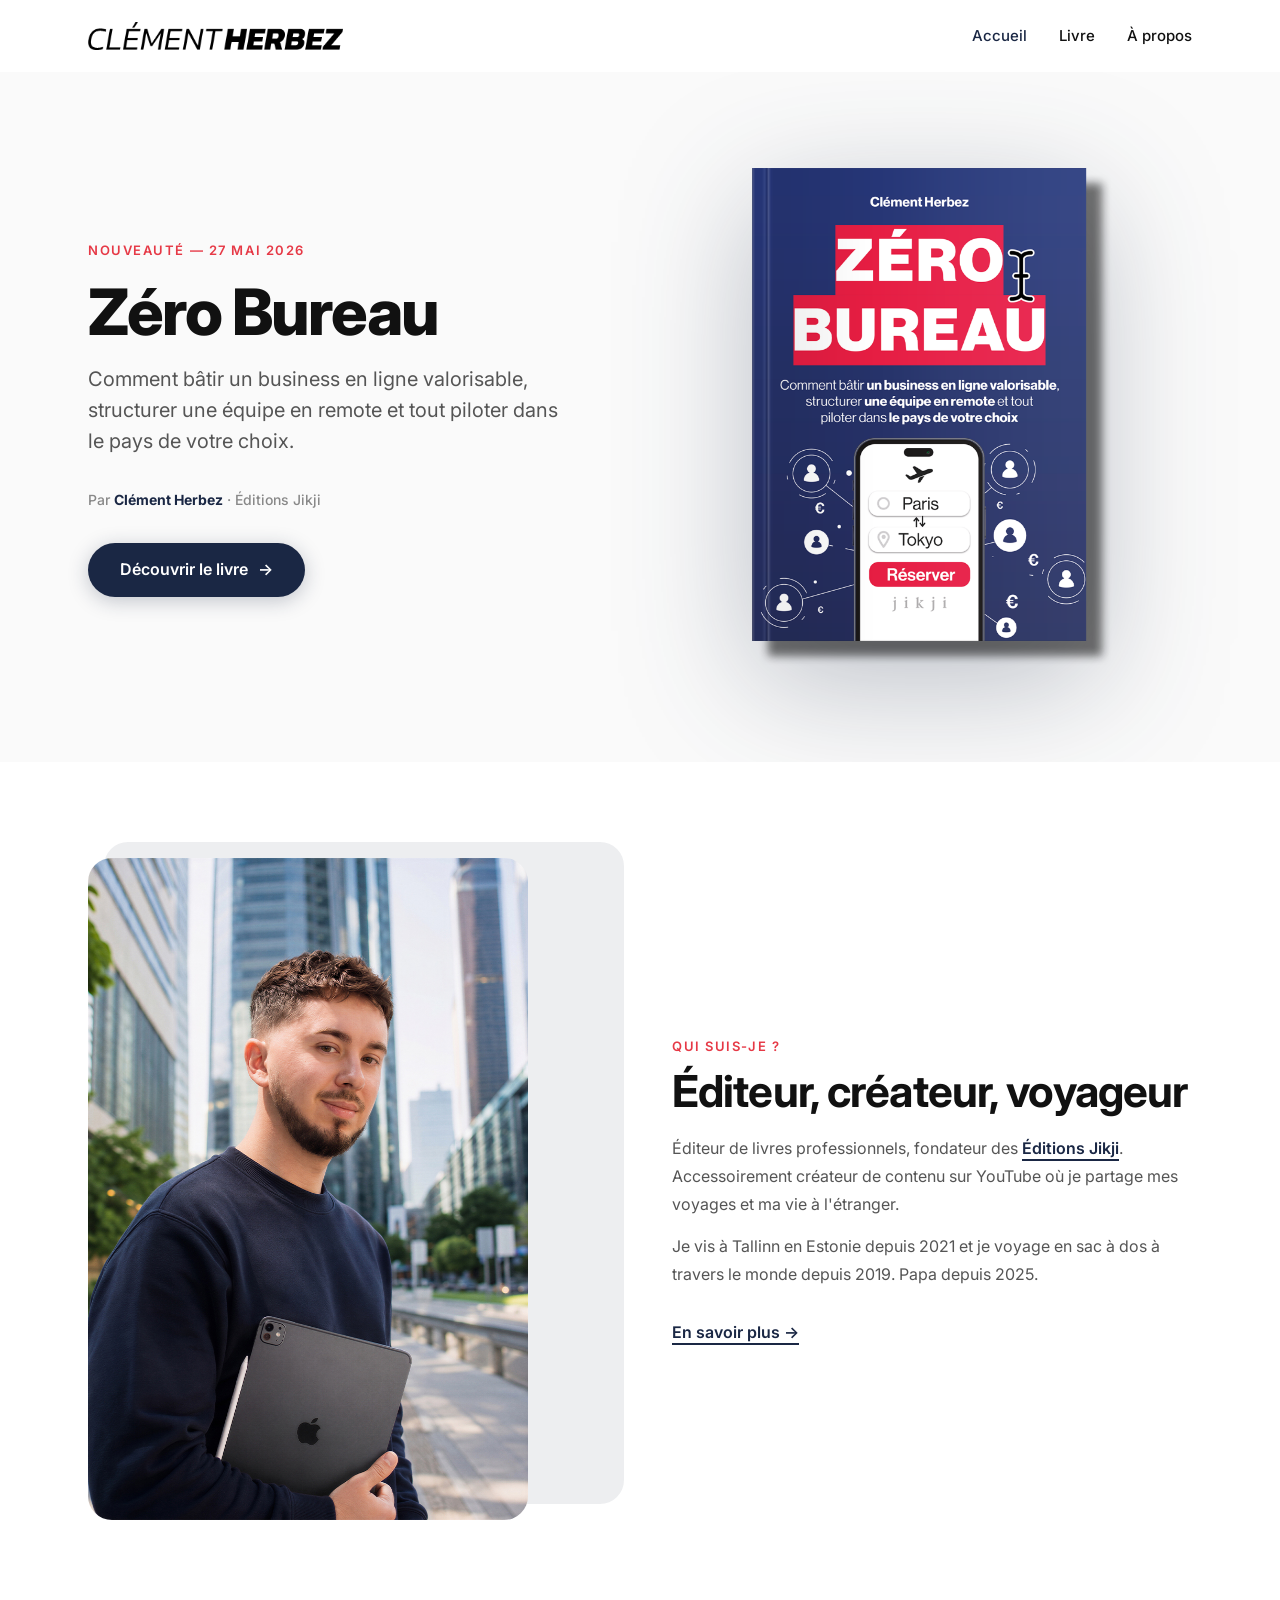
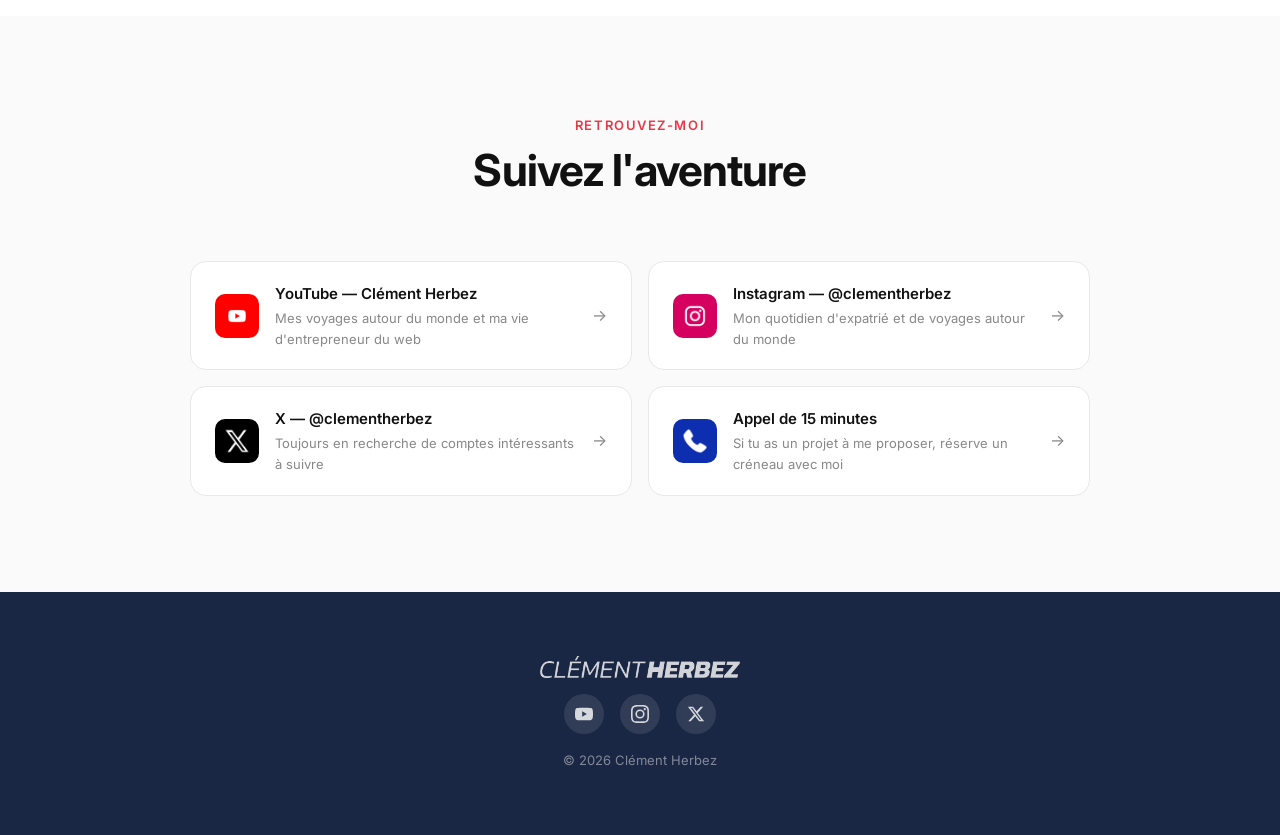
==== commit 2ad2fa01: "Uniformise liens, agrandit mockup livre, boutons achat en haut - Retire Jikji de la section Retrouve" ====
--- a/index.html
+++ b/index.html
@@ -194,16 +194,6 @@
         </div>
         <ul class="links-grid reveal-stagger" role="list">
           <li>
-            <a href="https://www.jikji-editions.com/" class="link-card" target="_blank" rel="noopener noreferrer">
-              <img class="link-card__icon" src="assets/logo-jikji.png" alt="" width="44" height="44">
-              <div class="link-card__text">
-                <span class="link-card__title">Éditions Jikji</span>
-                <span class="link-card__desc">Des livres de développement personnel et professionnel</span>
-              </div>
-              <span class="link-card__arrow" aria-hidden="true">→</span>
-            </a>
-          </li>
-          <li>
             <a href="https://www.youtube.com/@clementherbez" class="link-card" target="_blank" rel="noopener noreferrer">
               <img class="link-card__icon" src="assets/logo-youtube.png" alt="" width="44" height="44">
               <div class="link-card__text">
@@ -218,7 +208,7 @@
               <img class="link-card__icon" src="assets/logo-instagram.png" alt="" width="44" height="44">
               <div class="link-card__text">
                 <span class="link-card__title">Instagram — @clementherbez</span>
-                <span class="link-card__desc">Mon quotidien d'expatrié et de voyages</span>
+                <span class="link-card__desc">Mon quotidien d'expatrié et de voyages autour du monde</span>
               </div>
               <span class="link-card__arrow" aria-hidden="true">→</span>
             </a>
@@ -238,7 +228,7 @@
               <img class="link-card__icon" src="assets/logo-appel.png" alt="" width="44" height="44">
               <div class="link-card__text">
                 <span class="link-card__title">Appel de 15 minutes</span>
-                <span class="link-card__desc">Si tu souhaites échanger et que ça m'intéresse</span>
+                <span class="link-card__desc">Si tu as un projet à me proposer, réserve un créneau avec moi</span>
               </div>
               <span class="link-card__arrow" aria-hidden="true">→</span>
             </a>
--- a/styles.css
+++ b/styles.css
@@ -343,7 +343,7 @@
 }
 
 .hero--centered .hero__book-img {
-  max-width: 580px;
+  max-width: 820px;
   filter: drop-shadow(0 24px 56px rgba(26, 39, 68, 0.22));
   border-radius: var(--radius-md);
 }
@@ -632,6 +632,11 @@
   box-shadow: 0 8px 28px rgba(26, 39, 68, 0.32);
 }
 
+.buy-grid--hero {
+  margin-top: var(--space-md);
+  max-width: none;
+}
+
 @media (max-width: 767px) {
   .buy-grid {
     grid-template-columns: repeat(2, 1fr);
